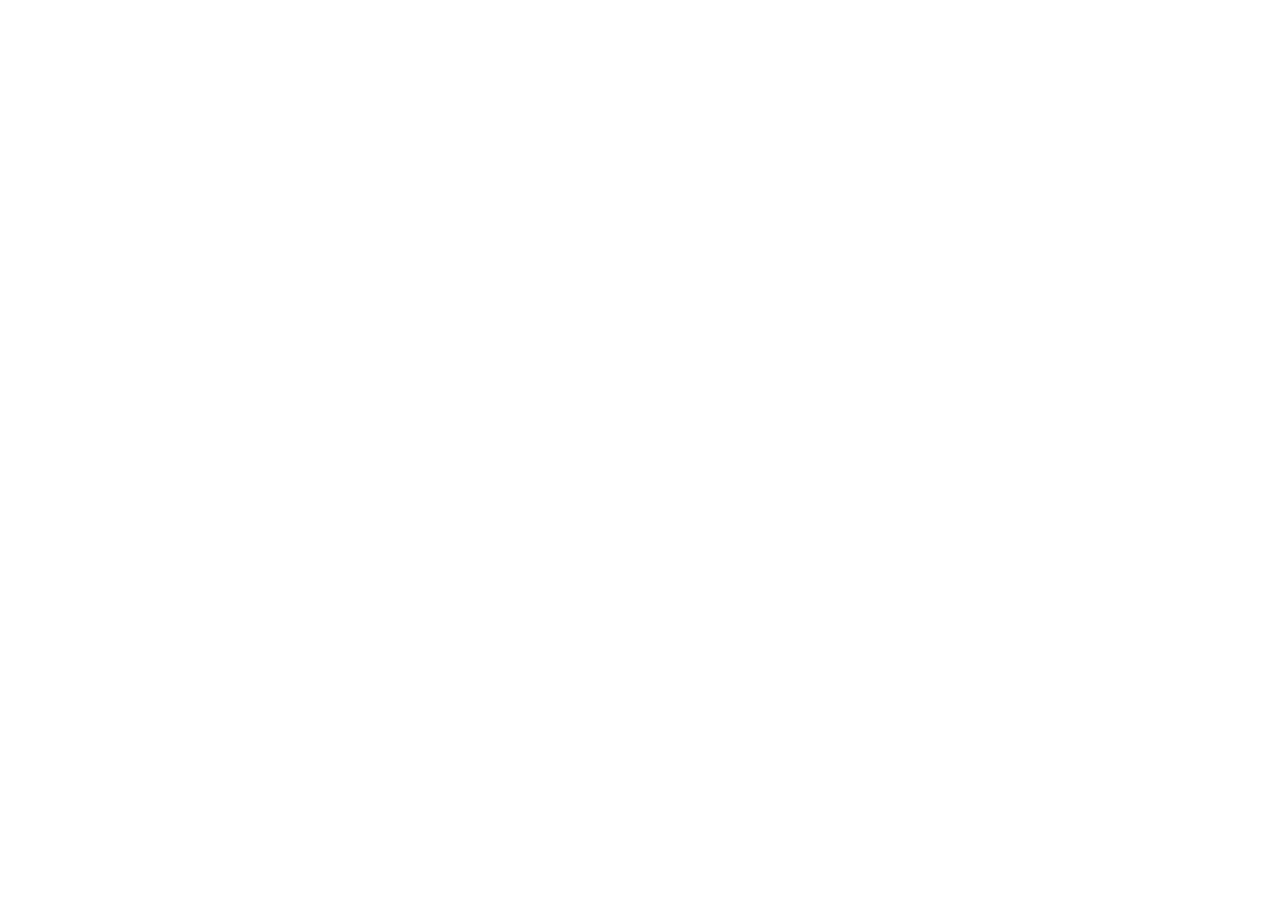
==== index.html @ d11c3e62 "Add files via upload" ====
<!DOCTYPE html>
<html lang="bn">
<head>
<meta charset="UTF-8">
<meta name="viewport" content="width=device-width, initial-scale=1.0">
<title>ViveShop — তোমার প্রয়োজনের সব কিছু, এক জায়গায়</title>
<meta name="description" content="ViveShop — বাংলাদেশের বিশ্বস্ত অনলাইন শপ। ফ্যাশন, ইলেকট্রনিক্স, হোম ও বিউটি প্রোডাক্ট, ক্যাশ অন ডেলিভারি ও বিকাশ/নগদ/রকেট পেমেন্ট সুবিধা সহ।">
<link rel="preconnect" href="https://fonts.googleapis.com">
<link href="https://fonts.googleapis.com/css2?family=Poppins:wght@500;600;700;800&family=Inter:wght@400;500;600;700&family=Hind+Siliguri:wght@400;500;600;700&display=swap" rel="stylesheet">
<link rel="stylesheet" href="css/style.css">
</head>
<body>

<div id="layout-header"></div>

<main id="app"></main>

<div id="layout-footer"></div>

<script src="https://www.gstatic.com/firebasejs/10.12.2/firebase-app-compat.js"></script>
<script src="https://www.gstatic.com/firebasejs/10.12.2/firebase-auth-compat.js"></script>
<script src="https://www.gstatic.com/firebasejs/10.12.2/firebase-firestore-compat.js"></script>

<!-- ভিত্তি: config, ডেটা, শেয়ার্ড রেন্ডারার -->
<script src="js/firebase-config.js"></script>
<script src="js/products-data.js"></script>
<script src="js/render.js"></script>
<script src="js/cart.js"></script>
<script src="js/auth.js"></script>
<script src="js/layout.js"></script>

<!-- প্রতিটি "পেজ" এখন শুধু একটি JS ভিউ মডিউল -->
<script src="js/views/home.js"></script>
<script src="js/views/shop.js"></script>
<script src="js/views/product.js"></script>
<script src="js/views/login.js"></script>
<script src="js/views/signup.js"></script>
<script src="js/views/forgot-password.js"></script>
<script src="js/views/checkout.js"></script>
<script src="js/views/account.js"></script>

<!-- রাউটার সবশেষে — কারণ এটি উপরের সব ভিউ ও লেআউট ব্যবহার করে -->
<script src="js/router.js"></script>
</body>
</html>
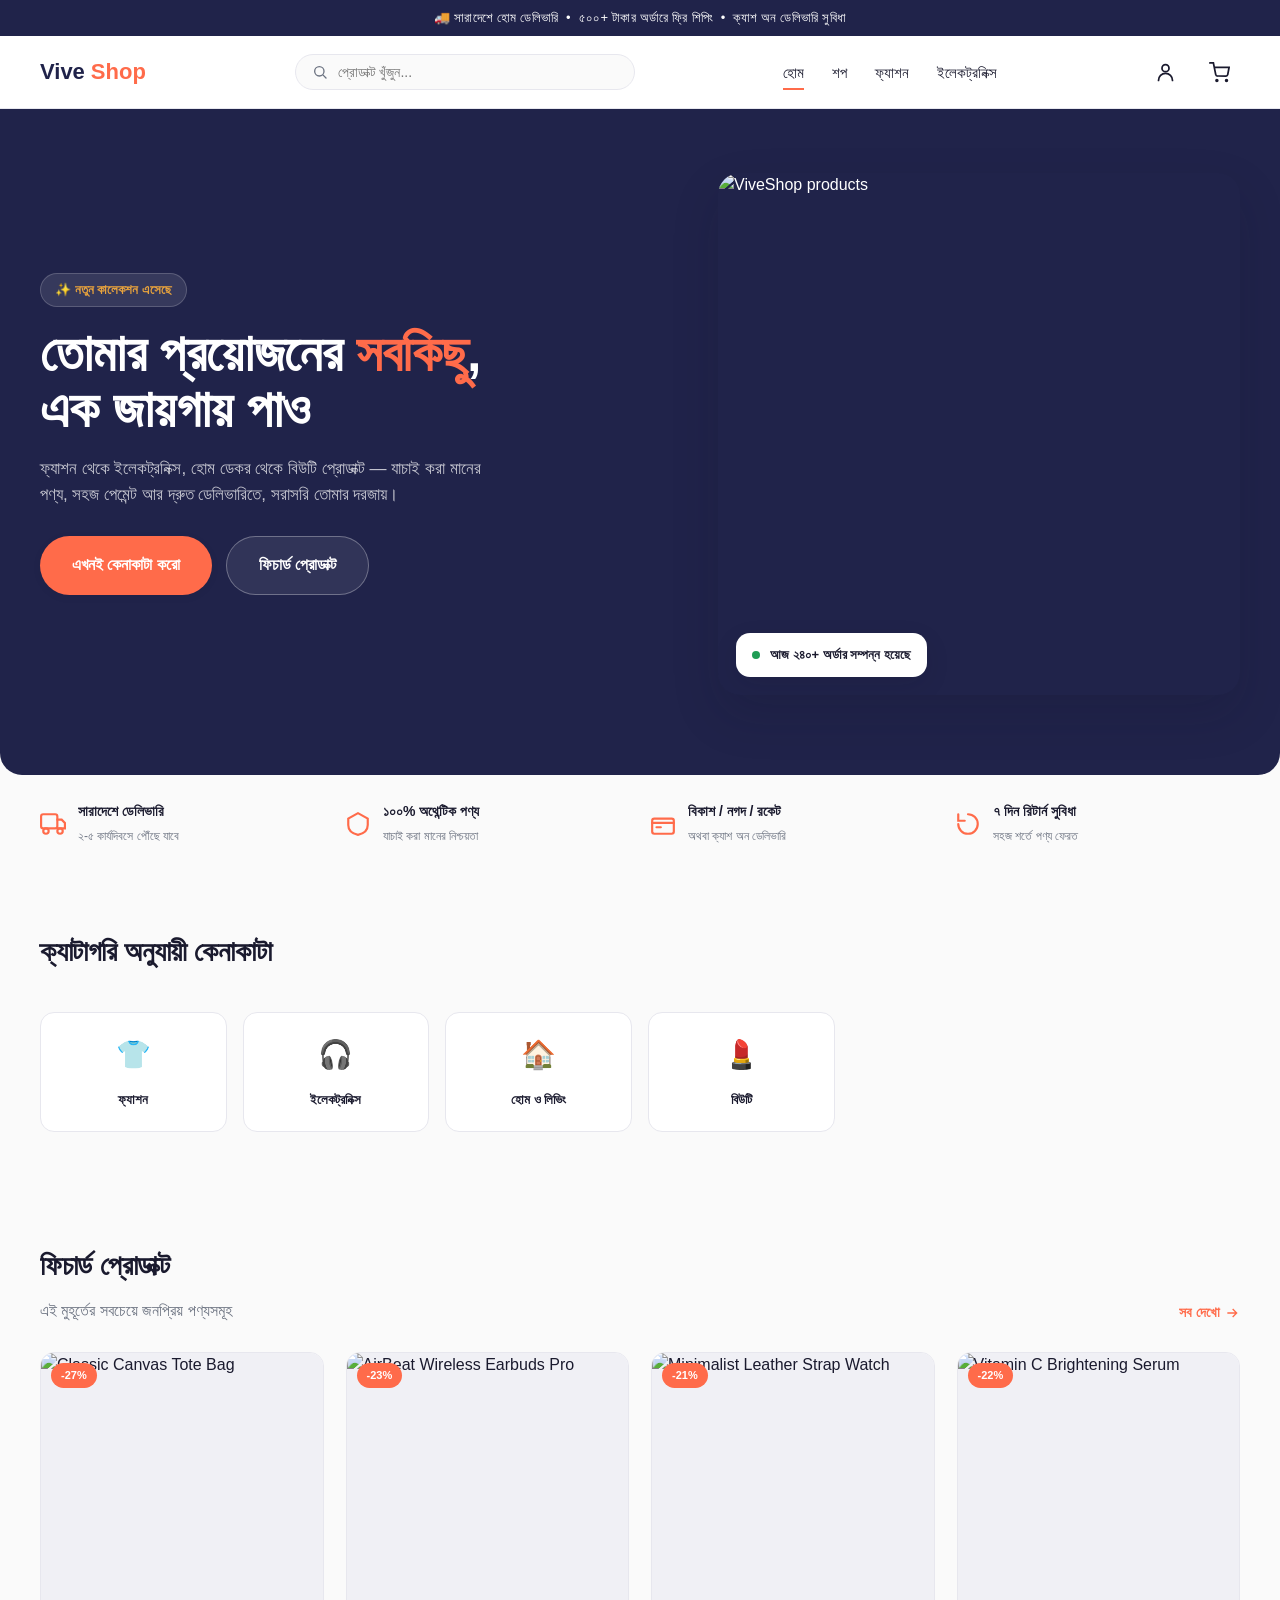
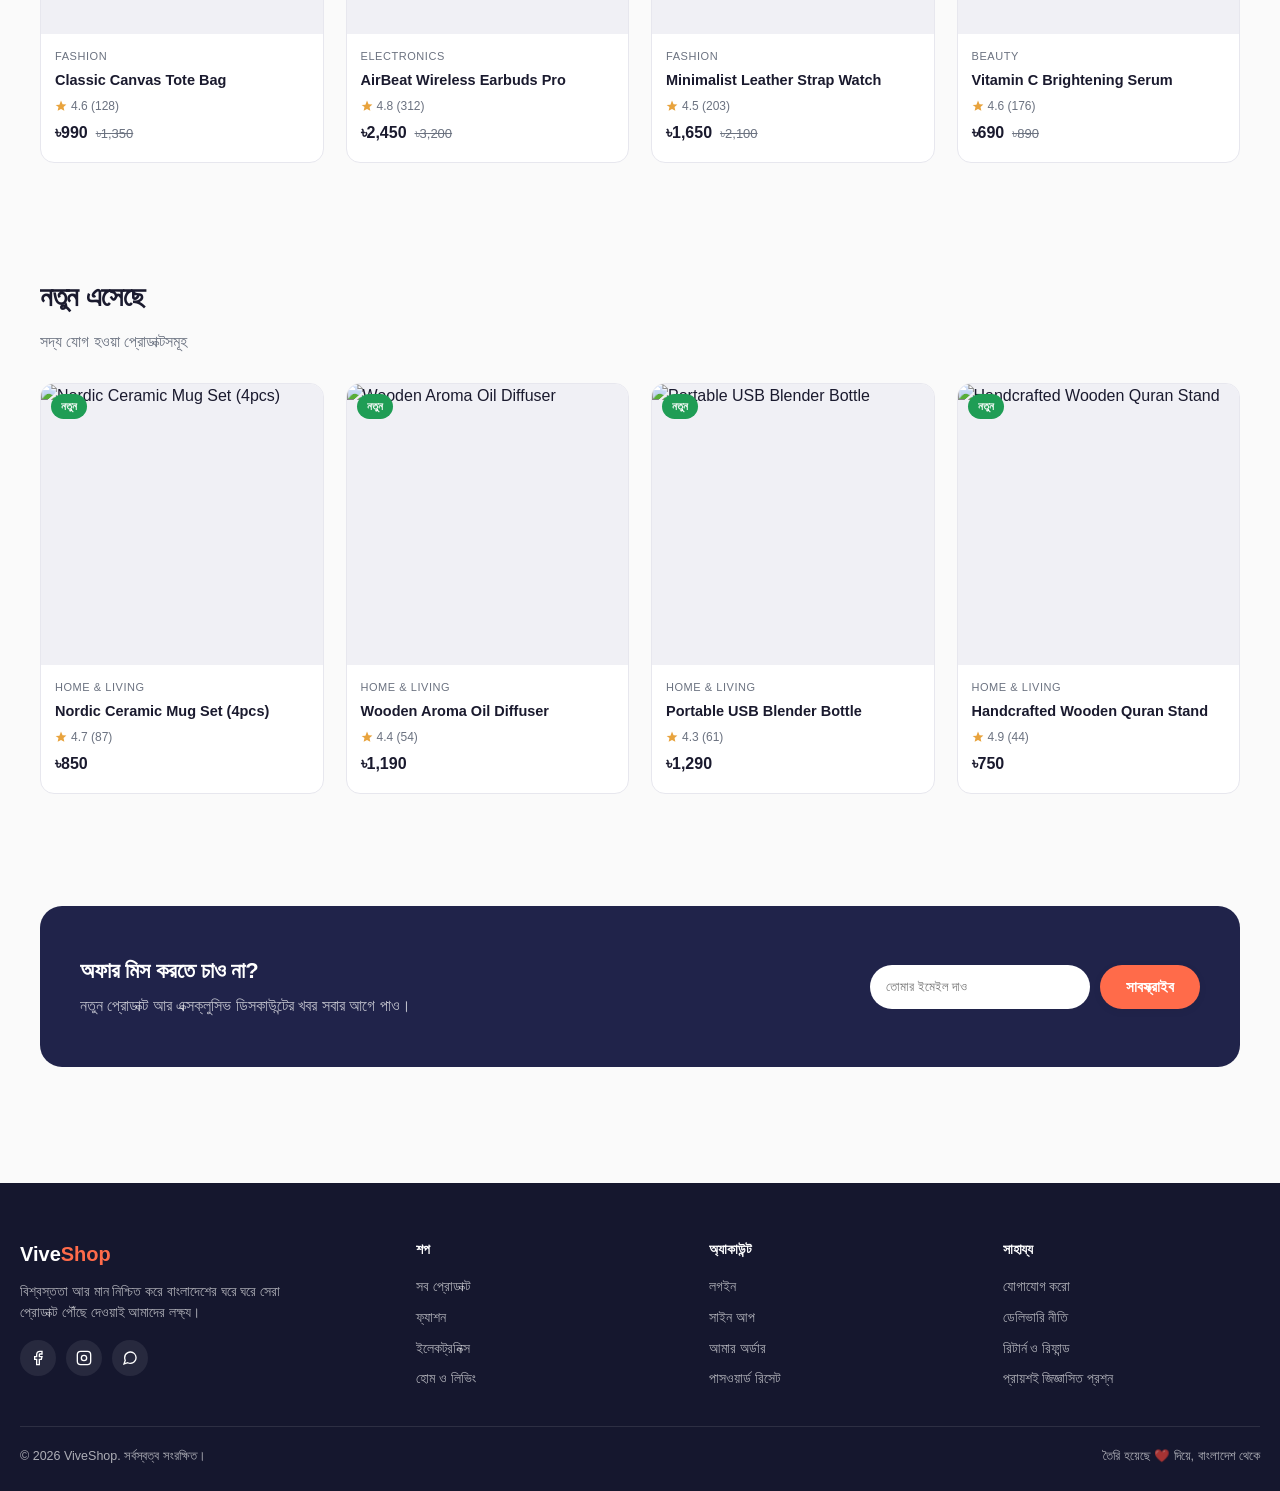
==== commit adc59eba: "Update index.html" ====
--- a/index.html
+++ b/index.html
@@ -7,6 +7,7 @@
 <meta name="description" content="ViveShop — বাংলাদেশের বিশ্বস্ত অনলাইন শপ। ফ্যাশন, ইলেকট্রনিক্স, হোম ও বিউটি প্রোডাক্ট, ক্যাশ অন ডেলিভারি ও বিকাশ/নগদ/রকেট পেমেন্ট সুবিধা সহ।">
 <link rel="preconnect" href="https://fonts.googleapis.com">
 <link href="https://fonts.googleapis.com/css2?family=Poppins:wght@500;600;700;800&family=Inter:wght@400;500;600;700&family=Hind+Siliguri:wght@400;500;600;700&display=swap" rel="stylesheet">
+<link rel="stylesheet" href="https://cdnjs.cloudflare.com/ajax/libs/font-awesome/6.5.2/css/all.min.css">
 <link rel="stylesheet" href="css/style.css">
 </head>
 <body>
--- a/css/style.css
+++ b/css/style.css
@@ -0,0 +1,374 @@
+/* =========================================================
+   ViveShop — Design System
+   Palette: deep indigo (trust) + coral (energy/CTA)
+   Type: Poppins (display) / Inter (UI) / Hind Siliguri (বাংলা)
+   ========================================================= */
+
+:root{
+  --color-bg:#FAFAFA;
+  --color-surface:#FFFFFF;
+  --color-primary:#20234A;
+  --color-primary-light:#383C7D;
+  --color-accent:#FF6B4A;
+  --color-accent-dark:#E5502F;
+  --color-success:#1F9D55;
+  --color-warning:#E8A33D;
+  --color-text:#1A1A2E;
+  --color-muted:#6B7280;
+  --color-border:#E7E7EE;
+  --radius-sm:8px;
+  --radius-md:14px;
+  --radius-lg:22px;
+  --shadow-sm:0 2px 8px rgba(20,20,40,.06);
+  --shadow-md:0 8px 24px rgba(20,20,40,.10);
+  --shadow-lg:0 20px 48px rgba(20,20,40,.16);
+  --font-display:'Poppins',sans-serif;
+  --font-body:'Inter',sans-serif;
+  --font-bn:'Hind Siliguri',sans-serif;
+  --container:1240px;
+}
+
+*,*::before,*::after{box-sizing:border-box}
+html{scroll-behavior:smooth}
+body{
+  margin:0;
+  background:var(--color-bg);
+  color:var(--color-text);
+  font-family:var(--font-body),var(--font-bn),sans-serif;
+  line-height:1.55;
+  -webkit-font-smoothing:antialiased;
+}
+h1,h2,h3,h4{font-family:var(--font-display),var(--font-bn),sans-serif;margin:0 0 .4em;font-weight:600;letter-spacing:-.01em}
+p{margin:0 0 1em}
+a{color:inherit;text-decoration:none}
+img{max-width:100%;display:block}
+button{font-family:inherit;cursor:pointer;border:none;background:none}
+ul{list-style:none;margin:0;padding:0}
+:focus-visible{outline:3px solid var(--color-accent);outline-offset:2px}
+@media (prefers-reduced-motion:reduce){*{animation-duration:.001ms !important;transition-duration:.001ms !important}}
+
+.container{max-width:var(--container);margin:0 auto;padding:0 20px}
+.bn{font-family:var(--font-bn),sans-serif}
+
+/* ---------- Buttons ---------- */
+.btn{
+  display:inline-flex;align-items:center;justify-content:center;gap:8px;
+  padding:13px 26px;border-radius:999px;font-weight:600;font-size:15px;
+  transition:transform .15s ease, box-shadow .15s ease, background .15s ease;
+  white-space:nowrap;
+}
+.btn:active{transform:scale(.97)}
+.btn-primary{background:var(--color-accent);color:#fff;box-shadow:var(--shadow-sm)}
+.btn-primary:hover{background:var(--color-accent-dark);box-shadow:var(--shadow-md)}
+.btn-dark{background:var(--color-primary);color:#fff}
+.btn-dark:hover{background:var(--color-primary-light)}
+.btn-outline{background:transparent;border:1.5px solid var(--color-border);color:var(--color-text)}
+.btn-outline:hover{border-color:var(--color-primary)}
+.btn-block{width:100%}
+.btn-lg{padding:16px 32px;font-size:16px}
+.btn:disabled{opacity:.5;cursor:not-allowed}
+
+/* ---------- Top announcement bar ---------- */
+.announce{
+  background:var(--color-primary);color:#fff;text-align:center;
+  font-size:13px;padding:8px 16px;font-weight:500;letter-spacing:.02em;
+}
+
+/* ---------- Header / Nav ---------- */
+.site-header{
+  position:sticky;top:0;z-index:60;background:rgba(255,255,255,.9);
+  backdrop-filter:blur(10px);border-bottom:1px solid var(--color-border);
+}
+.nav{display:flex;align-items:center;justify-content:space-between;padding:16px 20px;gap:20px}
+.logo{font-family:var(--font-display);font-weight:700;font-size:22px;color:var(--color-primary);display:flex;align-items:center;gap:6px}
+.logo span{color:var(--color-accent)}
+.nav-links{display:flex;gap:28px;font-weight:500;font-size:15px}
+.nav-links a{position:relative;padding:4px 0;color:var(--color-text)}
+.nav-links a::after{content:'';position:absolute;left:0;bottom:-2px;width:0;height:2px;background:var(--color-accent);transition:width .2s}
+.nav-links a:hover::after,.nav-links a.active::after{width:100%}
+.nav-actions{display:flex;align-items:center;gap:14px}
+.icon-btn{position:relative;width:40px;height:40px;display:flex;align-items:center;justify-content:center;border-radius:50%;transition:background .15s}
+.icon-btn:hover{background:var(--color-bg)}
+.icon-btn svg{width:21px;height:21px;stroke:var(--color-text)}
+.badge{
+  position:absolute;top:-2px;right:-2px;background:var(--color-accent);color:#fff;
+  font-size:10px;font-weight:700;min-width:17px;height:17px;border-radius:50%;
+  display:flex;align-items:center;justify-content:center;padding:0 3px;
+}
+.search-box{display:flex;align-items:center;gap:8px;background:var(--color-bg);border-radius:999px;padding:8px 16px;flex:1;max-width:340px;border:1px solid var(--color-border)}
+.search-box input{border:none;background:none;outline:none;width:100%;font-size:14px;font-family:inherit}
+.search-box svg{width:16px;height:16px;stroke:var(--color-muted);flex-shrink:0}
+.mobile-toggle{display:none;width:40px;height:40px;align-items:center;justify-content:center}
+.mobile-toggle svg{width:24px;height:24px}
+
+@media(max-width:900px){
+  .nav-links{display:none}
+  .search-box{display:none}
+  .mobile-toggle{display:flex}
+}
+
+/* ---------- Mobile drawer nav ---------- */
+.mobile-nav{position:fixed;inset:0;background:rgba(20,20,40,.5);z-index:90;opacity:0;pointer-events:none;transition:opacity .25s}
+.mobile-nav.open{opacity:1;pointer-events:auto}
+.mobile-nav-panel{position:absolute;top:0;right:0;width:78%;max-width:320px;height:100%;background:#fff;padding:24px;transform:translateX(100%);transition:transform .3s ease;display:flex;flex-direction:column;gap:22px}
+.mobile-nav.open .mobile-nav-panel{transform:translateX(0)}
+.mobile-nav-panel a{font-size:17px;font-weight:600}
+.mobile-nav-close{align-self:flex-end}
+
+/* ---------- Hero ---------- */
+.hero{
+  position:relative;overflow:hidden;background:var(--color-primary);color:#fff;
+  border-radius:0 0 var(--radius-lg) var(--radius-lg);
+}
+.hero-inner{display:grid;grid-template-columns:1.1fr .9fr;gap:40px;align-items:center;padding:64px 20px 80px;max-width:var(--container);margin:0 auto}
+.hero-eyebrow{display:inline-flex;align-items:center;gap:8px;background:rgba(255,255,255,.1);border:1px solid rgba(255,255,255,.18);padding:6px 14px;border-radius:999px;font-size:13px;font-weight:600;color:var(--color-warning);margin-bottom:18px}
+.hero h1{font-size:clamp(32px,5vw,52px);line-height:1.08;margin-bottom:18px}
+.hero h1 em{font-style:normal;color:var(--color-accent)}
+.hero p{color:rgba(255,255,255,.75);font-size:17px;max-width:460px;margin-bottom:28px}
+.hero-actions{display:flex;gap:14px;flex-wrap:wrap}
+.hero-visual{position:relative;aspect-ratio:1/1;border-radius:var(--radius-lg);overflow:hidden;box-shadow:var(--shadow-lg)}
+.hero-visual img{width:100%;height:100%;object-fit:cover}
+.hero-badge-float{
+  position:absolute;bottom:18px;left:18px;background:#fff;color:var(--color-text);
+  padding:12px 16px;border-radius:var(--radius-md);box-shadow:var(--shadow-md);
+  display:flex;align-items:center;gap:10px;font-size:13px;font-weight:600;
+}
+.hero-badge-float .dot{width:8px;height:8px;border-radius:50%;background:var(--color-success);flex-shrink:0}
+@media(max-width:820px){.hero-inner{grid-template-columns:1fr}.hero-visual{order:-1;max-width:340px;margin:0 auto}}
+
+/* ---------- Trust strip ---------- */
+.trust-strip{display:flex;justify-content:space-between;gap:20px;padding:26px 20px;max-width:var(--container);margin:0 auto;flex-wrap:wrap}
+.trust-item{display:flex;align-items:center;gap:12px;flex:1;min-width:200px}
+.trust-item svg{width:26px;height:26px;stroke:var(--color-accent);flex-shrink:0}
+.trust-item strong{display:block;font-size:14px}
+.trust-item span{font-size:12px;color:var(--color-muted)}
+
+/* ---------- Section ---------- */
+.section{padding:56px 20px;max-width:var(--container);margin:0 auto}
+.section-head{display:flex;align-items:flex-end;justify-content:space-between;margin-bottom:28px;gap:20px;flex-wrap:wrap}
+.section-head h2{font-size:28px}
+.section-head p{color:var(--color-muted);margin:0}
+.section-link{font-weight:600;font-size:14px;color:var(--color-accent);display:flex;align-items:center;gap:4px}
+
+/* ---------- Category strip ---------- */
+.cat-grid{display:grid;grid-template-columns:repeat(6,1fr);gap:16px}
+.cat-card{
+  background:var(--color-surface);border:1px solid var(--color-border);border-radius:var(--radius-md);
+  padding:20px 12px;text-align:center;transition:transform .2s,box-shadow .2s,border-color .2s;
+}
+.cat-card:hover{transform:translateY(-4px);box-shadow:var(--shadow-md);border-color:transparent}
+.cat-card .emoji{font-size:28px;display:block;margin-bottom:10px}
+.cat-card span{font-size:13px;font-weight:600}
+@media(max-width:900px){.cat-grid{grid-template-columns:repeat(3,1fr)}}
+
+/* ---------- Product grid & card ---------- */
+.product-grid{display:grid;grid-template-columns:repeat(4,1fr);gap:22px}
+@media(max-width:1000px){.product-grid{grid-template-columns:repeat(3,1fr)}}
+@media(max-width:720px){.product-grid{grid-template-columns:repeat(2,1fr)}}
+@media(max-width:460px){.product-grid{gap:14px}}
+
+.product-card{
+  background:var(--color-surface);border-radius:var(--radius-md);overflow:hidden;
+  border:1px solid var(--color-border);transition:box-shadow .25s,transform .25s;
+  display:flex;flex-direction:column;position:relative;
+}
+.product-card:hover{box-shadow:var(--shadow-md);transform:translateY(-4px)}
+.product-thumb{position:relative;aspect-ratio:1/1;overflow:hidden;background:#F0F0F5}
+.product-thumb img{width:100%;height:100%;object-fit:cover;transition:transform .5s ease}
+.product-card:hover .product-thumb img{transform:scale(1.08)}
+.product-tag{position:absolute;top:10px;left:10px;background:var(--color-accent);color:#fff;font-size:11px;font-weight:700;padding:4px 10px;border-radius:999px;z-index:2}
+.product-tag.new{background:var(--color-success)}
+.wishlist-btn{position:absolute;top:10px;right:10px;width:32px;height:32px;border-radius:50%;background:#fff;display:flex;align-items:center;justify-content:center;box-shadow:var(--shadow-sm);z-index:2;opacity:0;transform:translateY(-6px);transition:opacity .2s,transform .2s}
+.product-card:hover .wishlist-btn{opacity:1;transform:translateY(0)}
+.wishlist-btn svg{width:16px;height:16px;stroke:var(--color-text)}
+.quick-add{
+  position:absolute;left:10px;right:10px;bottom:10px;background:var(--color-primary);color:#fff;
+  border-radius:999px;padding:10px;font-size:13px;font-weight:600;text-align:center;
+  opacity:0;transform:translateY(10px);transition:opacity .2s,transform .2s;z-index:2;
+}
+.product-card:hover .quick-add{opacity:1;transform:translateY(0)}
+.product-info{padding:14px 14px 16px;display:flex;flex-direction:column;gap:6px;flex:1}
+.product-cat{font-size:11px;color:var(--color-muted);text-transform:uppercase;letter-spacing:.05em}
+.product-name{font-size:14.5px;font-weight:600;line-height:1.35}
+.product-price-row{display:flex;align-items:center;gap:8px;margin-top:auto}
+.price{font-weight:700;font-size:16px}
+.price-old{font-size:13px;color:var(--color-muted);text-decoration:line-through}
+.rating{display:flex;align-items:center;gap:4px;font-size:12px;color:var(--color-muted)}
+.rating svg{width:12px;height:12px;fill:var(--color-warning);stroke:none}
+
+/* ---------- Filters (Shop page) ---------- */
+.shop-layout{display:grid;grid-template-columns:240px 1fr;gap:32px}
+@media(max-width:860px){.shop-layout{grid-template-columns:1fr}}
+.filters{background:var(--color-surface);border:1px solid var(--color-border);border-radius:var(--radius-md);padding:22px;height:fit-content;position:sticky;top:90px}
+.filters h3{font-size:14px;margin-bottom:14px}
+.filter-group{margin-bottom:22px}
+.filter-group label{display:flex;align-items:center;gap:9px;font-size:14px;margin-bottom:10px;cursor:pointer;color:var(--color-text)}
+.filter-group input[type=checkbox],.filter-group input[type=radio]{accent-color:var(--color-accent);width:16px;height:16px}
+.price-range{display:flex;align-items:center;gap:8px;font-size:13px;color:var(--color-muted)}
+.price-range input[type=range]{width:100%;accent-color:var(--color-accent)}
+.shop-toolbar{display:flex;justify-content:space-between;align-items:center;margin-bottom:20px;gap:12px;flex-wrap:wrap}
+.shop-toolbar select{border:1px solid var(--color-border);border-radius:999px;padding:8px 14px;font-size:13px;font-family:inherit}
+.results-count{font-size:13px;color:var(--color-muted)}
+
+/* ---------- Product detail page ---------- */
+.breadcrumb{font-size:13px;color:var(--color-muted);margin-bottom:22px;display:flex;gap:6px;flex-wrap:wrap}
+.breadcrumb a:hover{color:var(--color-accent)}
+.pd-layout{display:grid;grid-template-columns:1fr 1fr;gap:48px}
+@media(max-width:860px){.pd-layout{grid-template-columns:1fr;gap:28px}}
+
+.pd-gallery{display:flex;flex-direction:column;gap:14px}
+.pd-zoom-wrap{
+  position:relative;border-radius:var(--radius-lg);overflow:hidden;background:#F0F0F5;
+  aspect-ratio:1/1;cursor:zoom-in;border:1px solid var(--color-border);
+}
+.pd-zoom-wrap img{width:100%;height:100%;object-fit:cover;pointer-events:none}
+.pd-lens{
+  position:absolute;border:2px solid #fff;box-shadow:0 0 0 1px rgba(0,0,0,.15),var(--shadow-md);
+  background-repeat:no-repeat;pointer-events:none;display:none;border-radius:8px;
+}
+.pd-zoom-hint{position:absolute;bottom:12px;right:12px;background:rgba(20,20,40,.65);color:#fff;font-size:11px;padding:5px 10px;border-radius:999px;display:flex;align-items:center;gap:5px;pointer-events:none}
+.pd-thumbs{display:flex;gap:10px}
+.pd-thumb{width:70px;height:70px;border-radius:10px;overflow:hidden;border:2px solid transparent;cursor:pointer;flex-shrink:0;opacity:.7;transition:opacity .15s,border-color .15s}
+.pd-thumb.active{border-color:var(--color-accent);opacity:1}
+.pd-thumb:hover{opacity:1}
+
+.pd-info h1{font-size:26px;margin-bottom:8px}
+.pd-meta{display:flex;align-items:center;gap:14px;margin-bottom:16px;font-size:13px;color:var(--color-muted)}
+.pd-price-row{display:flex;align-items:baseline;gap:12px;margin-bottom:18px}
+.pd-price-row .price{font-size:28px}
+.pd-stock{display:inline-flex;align-items:center;gap:6px;font-size:13px;font-weight:600;color:var(--color-success);margin-bottom:20px}
+.pd-stock .dot{width:7px;height:7px;border-radius:50%;background:var(--color-success)}
+.pd-desc{color:var(--color-muted);font-size:14.5px;margin-bottom:22px}
+.pd-options{margin-bottom:22px}
+.pd-options h4{font-size:13px;margin-bottom:10px;font-weight:600}
+.swatch-row{display:flex;gap:10px;flex-wrap:wrap}
+.swatch{padding:9px 18px;border-radius:999px;border:1.5px solid var(--color-border);font-size:13px;font-weight:500;transition:all .15s}
+.swatch.active,.swatch:hover{border-color:var(--color-primary);background:var(--color-primary);color:#fff}
+.qty-row{display:flex;align-items:center;gap:16px;margin-bottom:24px}
+.qty-stepper{display:flex;align-items:center;border:1.5px solid var(--color-border);border-radius:999px;overflow:hidden}
+.qty-stepper button{width:38px;height:38px;font-size:18px;font-weight:600;color:var(--color-text)}
+.qty-stepper button:hover{background:var(--color-bg)}
+.qty-stepper span{width:38px;text-align:center;font-weight:600}
+.pd-actions{display:flex;gap:12px;margin-bottom:26px}
+.pd-actions .btn{flex:1}
+.pd-features{display:flex;flex-direction:column;gap:10px;border-top:1px solid var(--color-border);padding-top:20px}
+.pd-feature{display:flex;align-items:center;gap:10px;font-size:13.5px;color:var(--color-muted)}
+.pd-feature svg{width:18px;height:18px;stroke:var(--color-accent);flex-shrink:0}
+
+.tab-bar{display:flex;gap:28px;border-bottom:1px solid var(--color-border);margin:52px 0 24px}
+.tab-btn{padding:12px 2px;font-weight:600;font-size:14.5px;color:var(--color-muted);border-bottom:2px solid transparent;margin-bottom:-1px}
+.tab-btn.active{color:var(--color-text);border-color:var(--color-accent)}
+.tab-panel{display:none;color:var(--color-muted);font-size:14.5px;line-height:1.8}
+.tab-panel.active{display:block}
+.spec-table{width:100%;border-collapse:collapse}
+.spec-table td{padding:10px 0;border-bottom:1px solid var(--color-border);font-size:14px}
+.spec-table td:first-child{color:var(--color-muted);width:35%}
+
+/* ---------- Cart drawer ---------- */
+.cart-overlay{position:fixed;inset:0;background:rgba(20,20,40,.5);z-index:95;opacity:0;pointer-events:none;transition:opacity .25s}
+.cart-overlay.open{opacity:1;pointer-events:auto}
+.cart-drawer{position:absolute;top:0;right:0;width:100%;max-width:420px;height:100%;background:#fff;transform:translateX(100%);transition:transform .3s ease;display:flex;flex-direction:column}
+.cart-overlay.open .cart-drawer{transform:translateX(0)}
+.cart-head{display:flex;align-items:center;justify-content:space-between;padding:20px;border-bottom:1px solid var(--color-border)}
+.cart-items{flex:1;overflow-y:auto;padding:16px 20px;display:flex;flex-direction:column;gap:16px}
+.cart-item{display:flex;gap:12px}
+.cart-item img{width:70px;height:70px;border-radius:10px;object-fit:cover;background:#F0F0F5}
+.cart-item-info{flex:1;display:flex;flex-direction:column;gap:4px}
+.cart-item-info .name{font-size:13.5px;font-weight:600}
+.cart-item-info .meta{font-size:12px;color:var(--color-muted)}
+.cart-item-row{display:flex;justify-content:space-between;align-items:center;margin-top:4px}
+.cart-item-remove{font-size:12px;color:var(--color-accent);font-weight:600}
+.cart-foot{padding:20px;border-top:1px solid var(--color-border);display:flex;flex-direction:column;gap:14px}
+.cart-subtotal{display:flex;justify-content:space-between;font-weight:700;font-size:16px}
+.cart-empty{text-align:center;color:var(--color-muted);padding:60px 20px;font-size:14px}
+
+/* ---------- Auth pages ---------- */
+.auth-wrap{min-height:calc(100vh - 200px);display:flex;align-items:center;justify-content:center;padding:60px 20px}
+.auth-card{width:100%;max-width:420px;background:var(--color-surface);border:1px solid var(--color-border);border-radius:var(--radius-lg);padding:38px 34px;box-shadow:var(--shadow-sm)}
+.auth-card h1{font-size:24px;margin-bottom:6px}
+.auth-card .sub{color:var(--color-muted);font-size:14px;margin-bottom:26px}
+.field{margin-bottom:18px}
+.field label{display:block;font-size:13px;font-weight:600;margin-bottom:7px}
+.field input{
+  width:100%;padding:12px 14px;border-radius:10px;border:1.5px solid var(--color-border);
+  font-size:14px;font-family:inherit;transition:border-color .15s;background:#FCFCFD;
+}
+.field input:focus{border-color:var(--color-accent);outline:none;background:#fff}
+.field-hint{font-size:12px;color:var(--color-muted);margin-top:6px}
+.field-error{font-size:12px;color:#D93025;margin-top:6px;display:none}
+.auth-alt{text-align:center;margin-top:20px;font-size:13.5px;color:var(--color-muted)}
+.auth-alt a{color:var(--color-accent);font-weight:600}
+.auth-divider{display:flex;align-items:center;gap:12px;margin:22px 0;color:var(--color-muted);font-size:12px}
+.auth-divider::before,.auth-divider::after{content:'';flex:1;height:1px;background:var(--color-border)}
+.form-msg{padding:12px 14px;border-radius:10px;font-size:13.5px;margin-bottom:18px;display:none}
+.form-msg.show{display:block}
+.form-msg.error{background:#FEECEC;color:#C2271F}
+.form-msg.success{background:#E9F8EF;color:#177A3F}
+.pw-strength{height:4px;border-radius:2px;background:var(--color-border);margin-top:8px;overflow:hidden}
+.pw-strength-bar{height:100%;width:0%;background:#D93025;transition:width .2s,background .2s}
+
+/* ---------- Checkout ---------- */
+.checkout-layout{display:grid;grid-template-columns:1.2fr .8fr;gap:40px;align-items:start}
+@media(max-width:900px){.checkout-layout{grid-template-columns:1fr}}
+.checkout-card{background:var(--color-surface);border:1px solid var(--color-border);border-radius:var(--radius-md);padding:26px}
+.checkout-card h2{font-size:17px;margin-bottom:18px;display:flex;align-items:center;gap:10px}
+.step-num{width:26px;height:26px;border-radius:50%;background:var(--color-primary);color:#fff;font-size:13px;display:flex;align-items:center;justify-content:center;flex-shrink:0}
+.field-grid{display:grid;grid-template-columns:1fr 1fr;gap:16px}
+@media(max-width:520px){.field-grid{grid-template-columns:1fr}}
+.pay-options{display:flex;flex-direction:column;gap:12px}
+.pay-option{
+  border:1.5px solid var(--color-border);border-radius:12px;padding:14px 16px;
+  display:flex;align-items:center;gap:12px;cursor:pointer;transition:border-color .15s,background .15s;
+}
+.pay-option.active{border-color:var(--color-accent);background:#FFF6F3}
+.pay-option input{accent-color:var(--color-accent);width:17px;height:17px}
+.pay-option .pay-name{font-weight:600;font-size:14.5px}
+.pay-option .pay-desc{font-size:12px;color:var(--color-muted)}
+.pay-detail{
+  margin-top:10px;padding:14px;border-radius:10px;background:var(--color-bg);font-size:13px;
+  color:var(--color-muted);display:none;line-height:1.7;
+}
+.pay-option.active + .pay-detail,.pay-detail.show{display:block}
+.order-summary-list{display:flex;flex-direction:column;gap:14px;margin-bottom:18px;max-height:260px;overflow-y:auto}
+.order-summary-row{display:flex;justify-content:space-between;font-size:14px;padding-top:12px;border-top:1px solid var(--color-border)}
+.order-summary-row.total{font-weight:700;font-size:16px}
+
+/* ---------- Newsletter / Footer ---------- */
+.newsletter{background:var(--color-primary);color:#fff;border-radius:var(--radius-lg);padding:48px 40px;display:flex;justify-content:space-between;align-items:center;gap:24px;flex-wrap:wrap;margin:0 auto;max-width:var(--container)}
+.newsletter h3{font-size:22px;margin-bottom:6px}
+.newsletter p{color:rgba(255,255,255,.7);margin:0}
+.newsletter-form{display:flex;gap:10px}
+.newsletter-form input{padding:12px 16px;border-radius:999px;border:none;min-width:220px;font-family:inherit}
+@media(max-width:700px){.newsletter{flex-direction:column;text-align:center}.newsletter-form{width:100%}.newsletter-form input{flex:1}}
+
+.site-footer{background:#15172E;color:rgba(255,255,255,.65);margin-top:60px;padding:56px 20px 24px}
+.footer-grid{max-width:var(--container);margin:0 auto;display:grid;grid-template-columns:1.4fr 1fr 1fr 1fr;gap:36px}
+@media(max-width:760px){.footer-grid{grid-template-columns:1fr 1fr}}
+.footer-grid h4{color:#fff;font-size:14px;margin-bottom:16px}
+.footer-grid ul{display:flex;flex-direction:column;gap:10px;font-size:13.5px}
+.footer-grid ul a:hover{color:#fff}
+.footer-logo{font-family:var(--font-display);font-weight:700;font-size:20px;color:#fff;margin-bottom:12px}
+.footer-logo span{color:var(--color-accent)}
+.social-row{display:flex;gap:10px;margin-top:16px}
+.social-row a{width:36px;height:36px;border-radius:50%;background:rgba(255,255,255,.08);display:flex;align-items:center;justify-content:center}
+.social-row svg{width:16px;height:16px;stroke:#fff}
+.footer-bottom{max-width:var(--container);margin:36px auto 0;padding-top:20px;border-top:1px solid rgba(255,255,255,.1);display:flex;justify-content:space-between;font-size:12.5px;flex-wrap:wrap;gap:10px}
+
+/* ---------- Toast ---------- */
+.toast{
+  position:fixed;bottom:24px;left:50%;transform:translateX(-50%) translateY(20px);
+  background:var(--color-primary);color:#fff;padding:14px 24px;border-radius:999px;
+  font-size:13.5px;font-weight:500;box-shadow:var(--shadow-lg);z-index:200;
+  opacity:0;pointer-events:none;transition:opacity .25s,transform .25s;
+  display:flex;align-items:center;gap:10px;
+}
+.toast.show{opacity:1;transform:translateX(-50%) translateY(0)}
+.toast svg{width:16px;height:16px;stroke:var(--color-success)}
+
+/* ---------- Misc ---------- */
+.skeleton{background:linear-gradient(90deg,#eee 25%,#f5f5f5 50%,#eee 75%);background-size:200% 100%;animation:shimmer 1.4s infinite}
+@keyframes shimmer{0%{background-position:200% 0}100%{background-position:-200% 0}}
+.empty-state{text-align:center;padding:80px 20px;color:var(--color-muted)}
+.empty-state svg{width:56px;height:56px;stroke:var(--color-border);margin-bottom:16px}
+.loader-spin{width:20px;height:20px;border:2.5px solid rgba(255,255,255,.4);border-top-color:#fff;border-radius:50%;animation:spin .7s linear infinite;display:inline-block}
+@keyframes spin{to{transform:rotate(360deg)}}
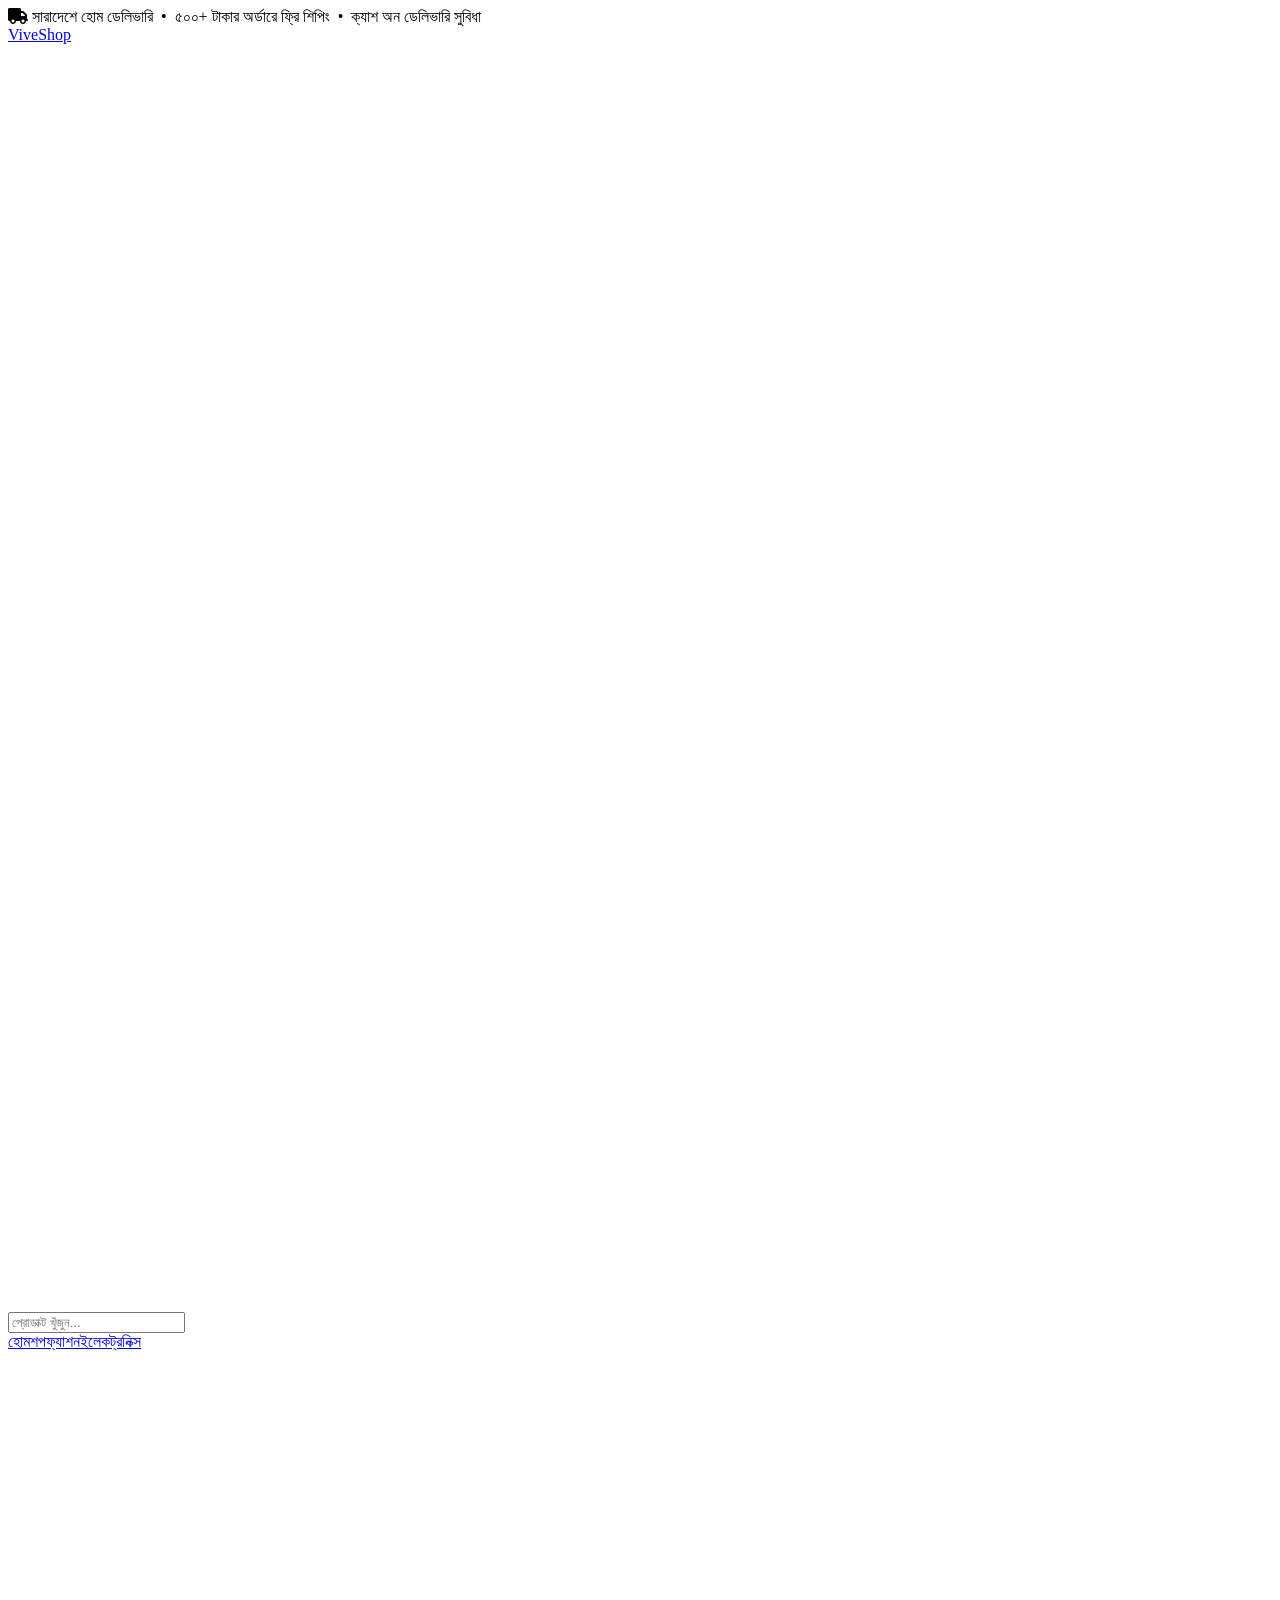
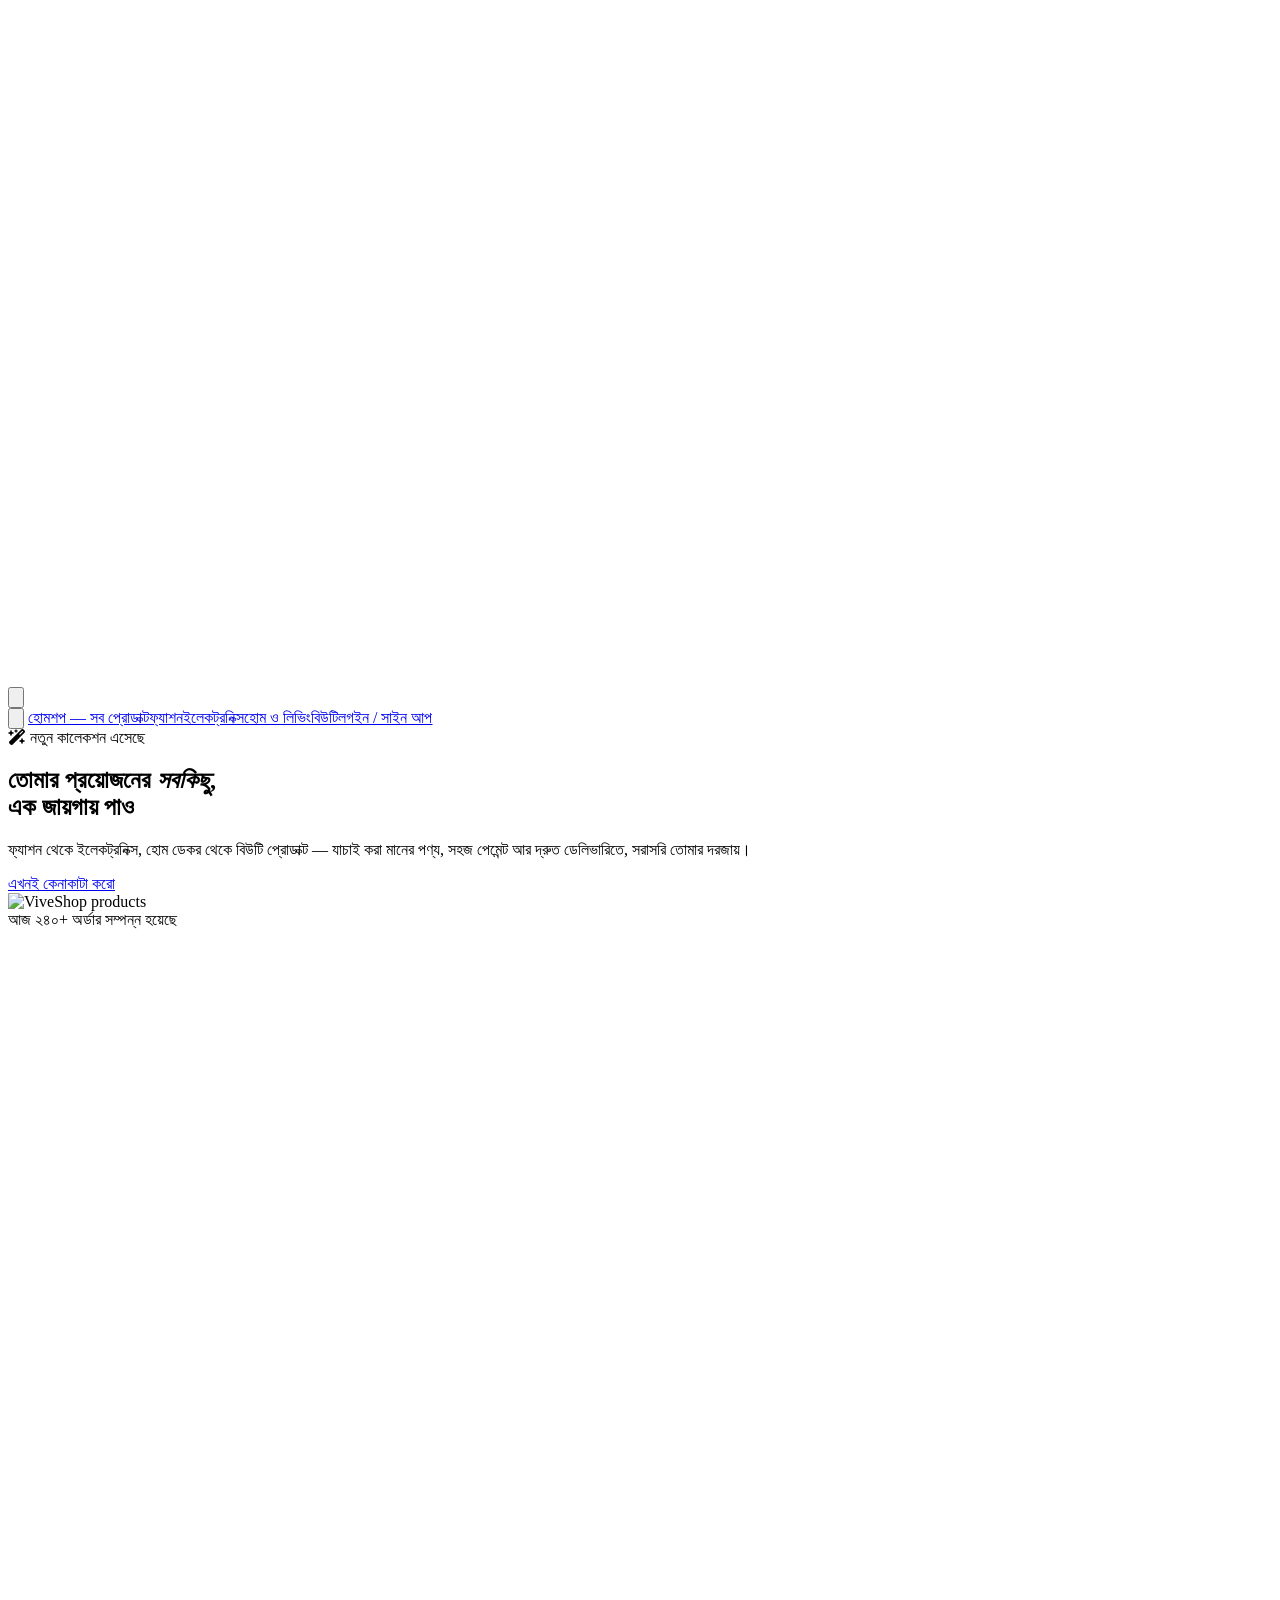
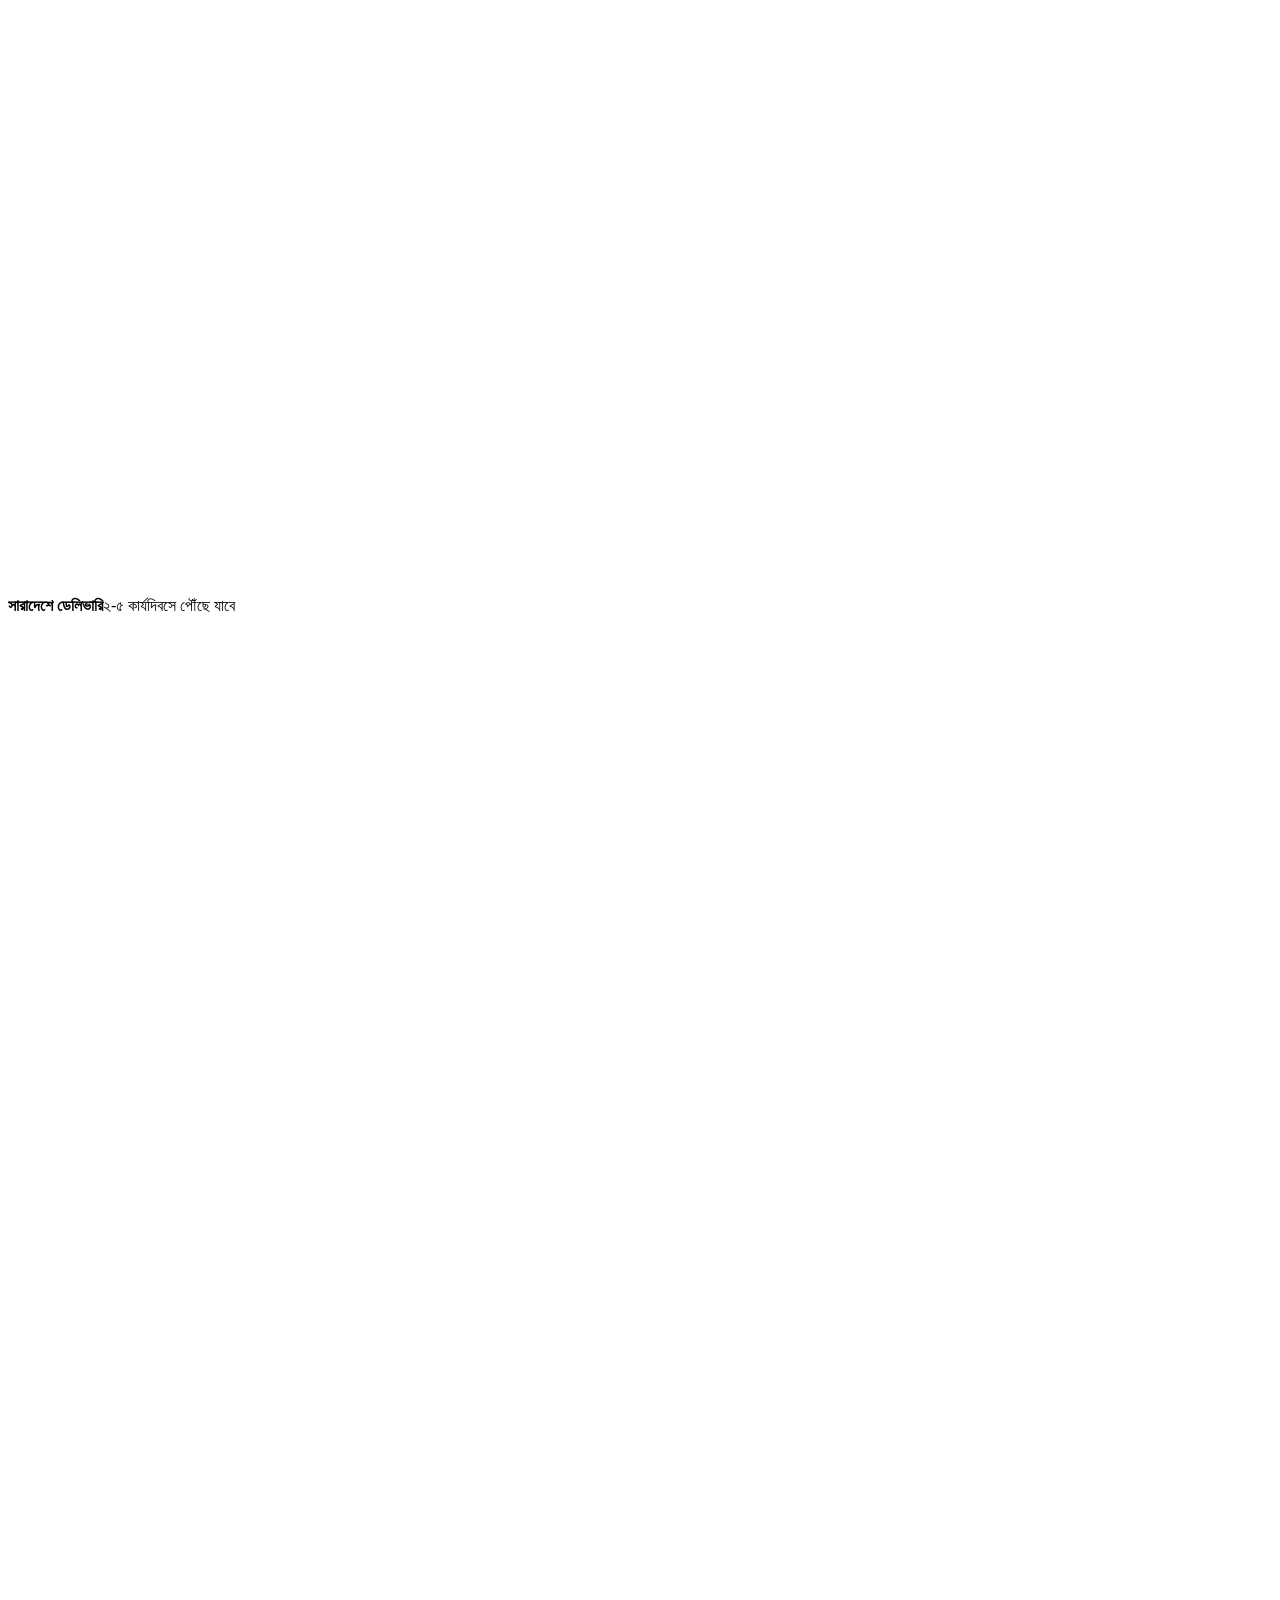
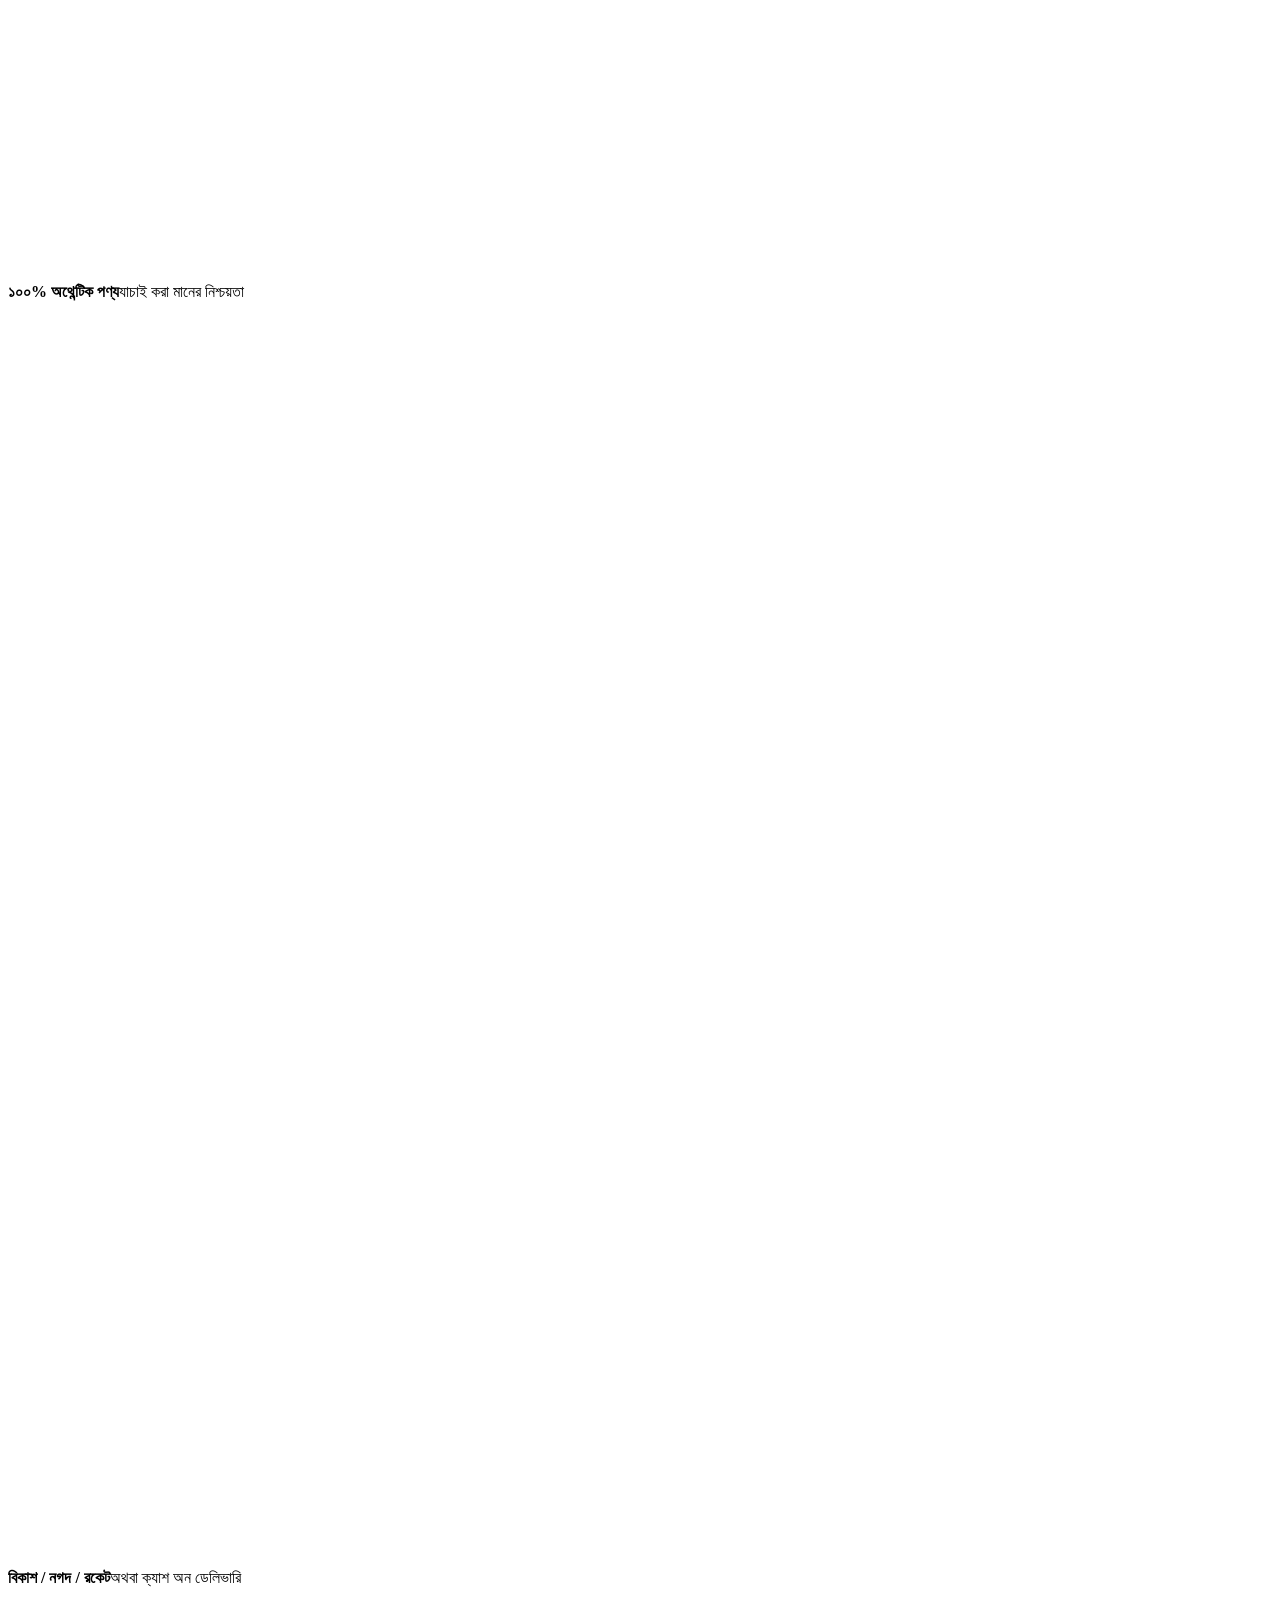
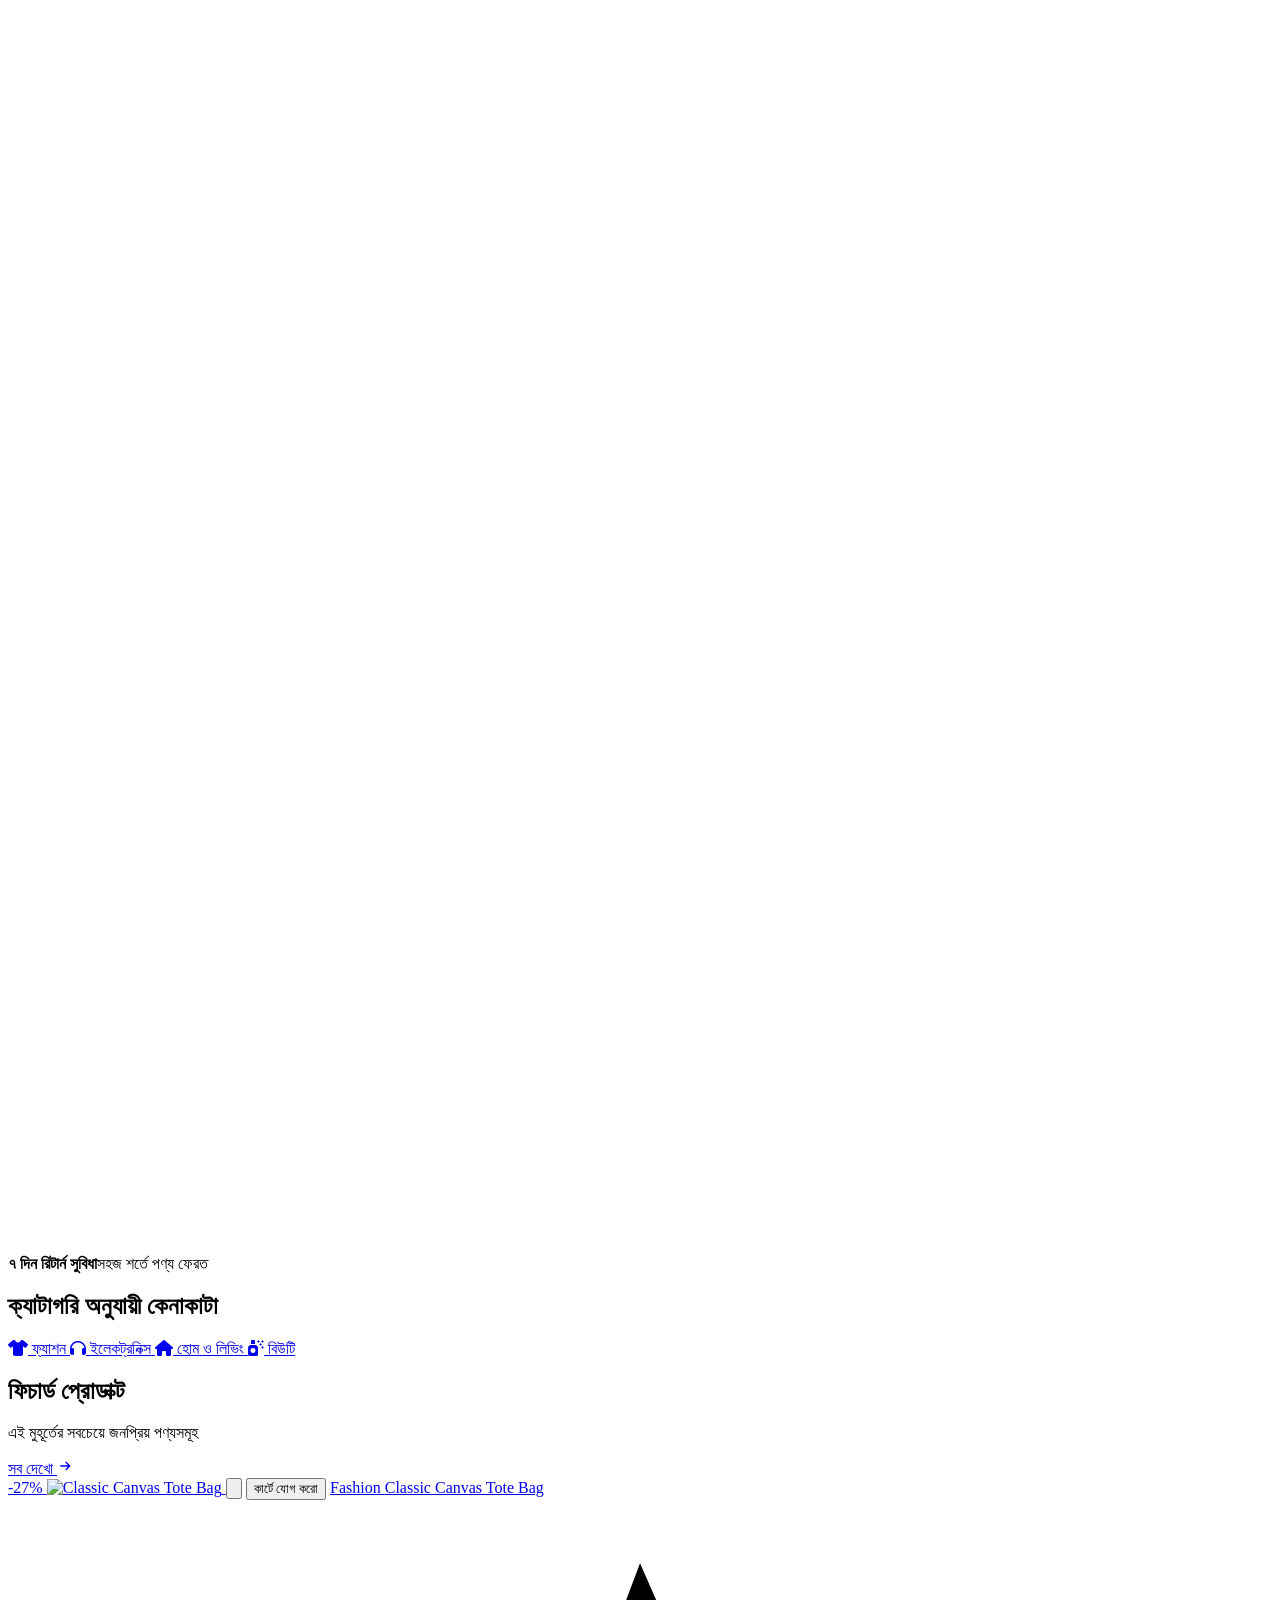
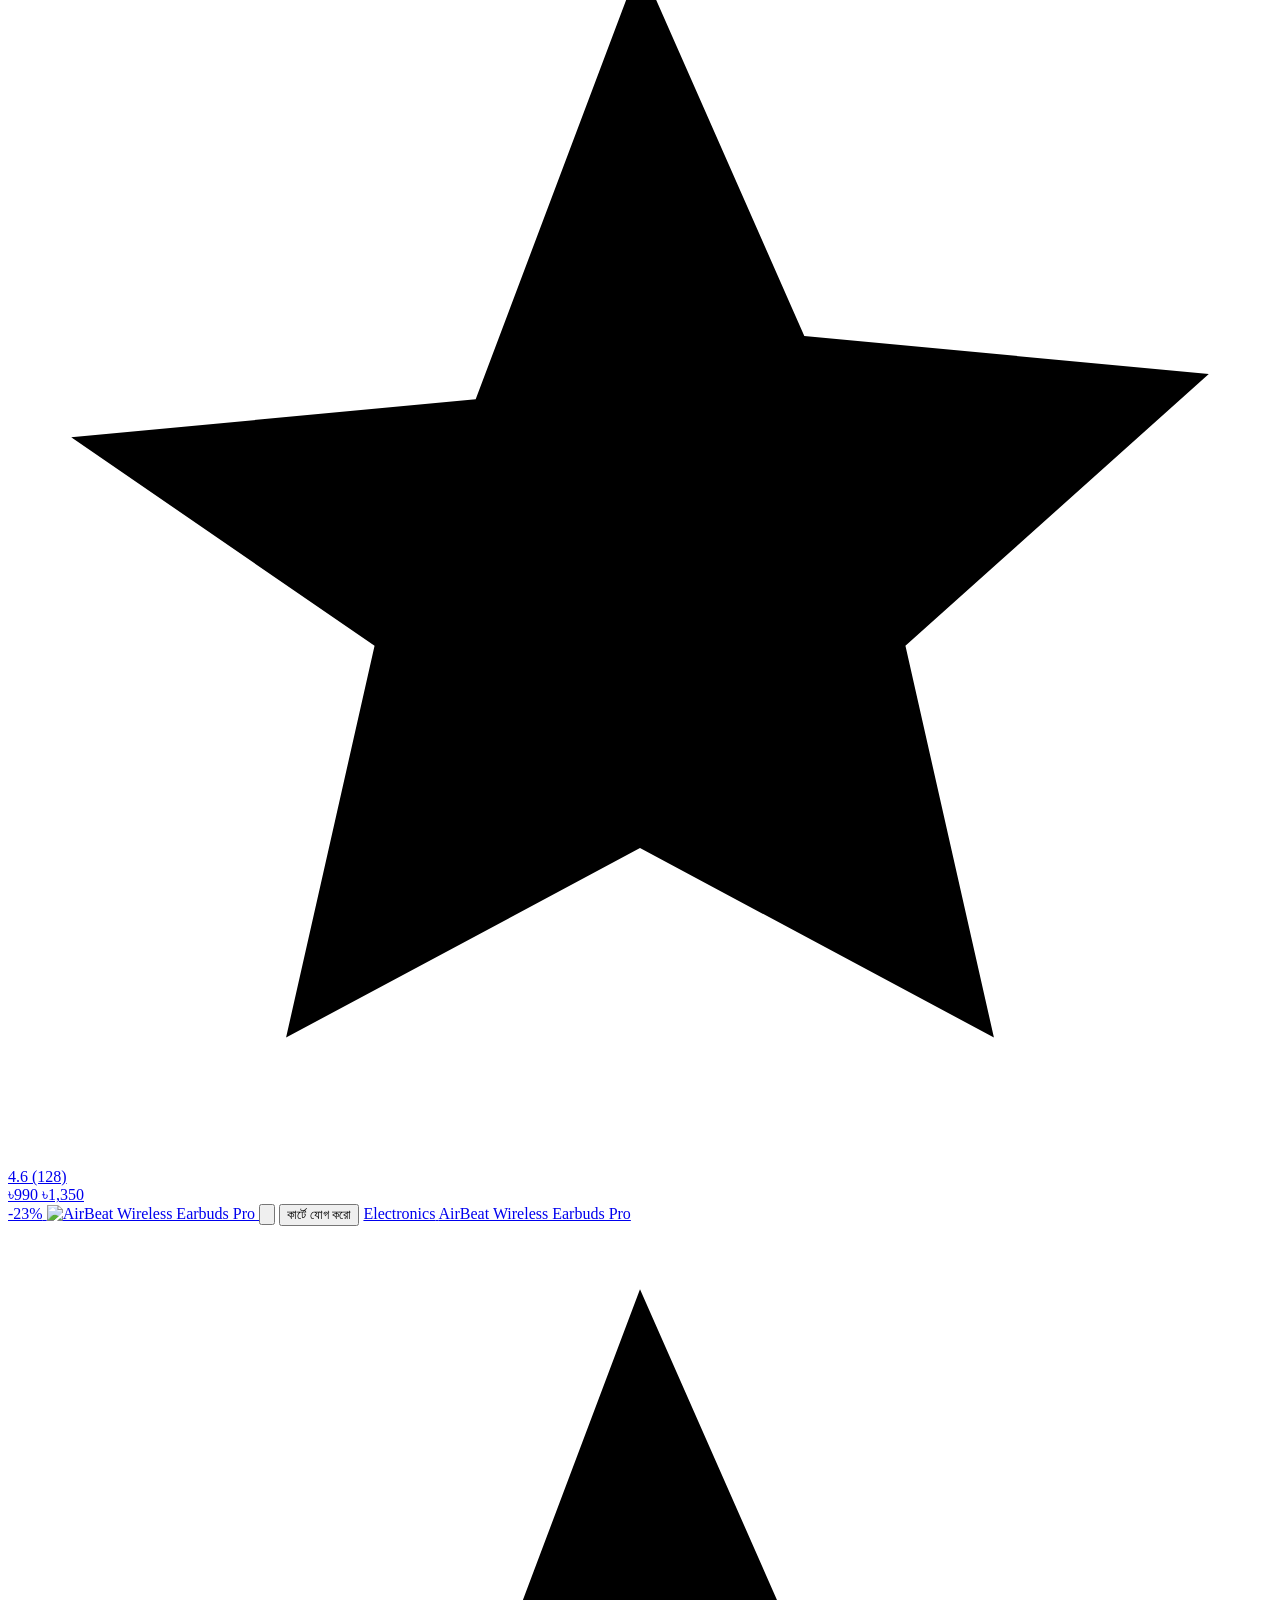
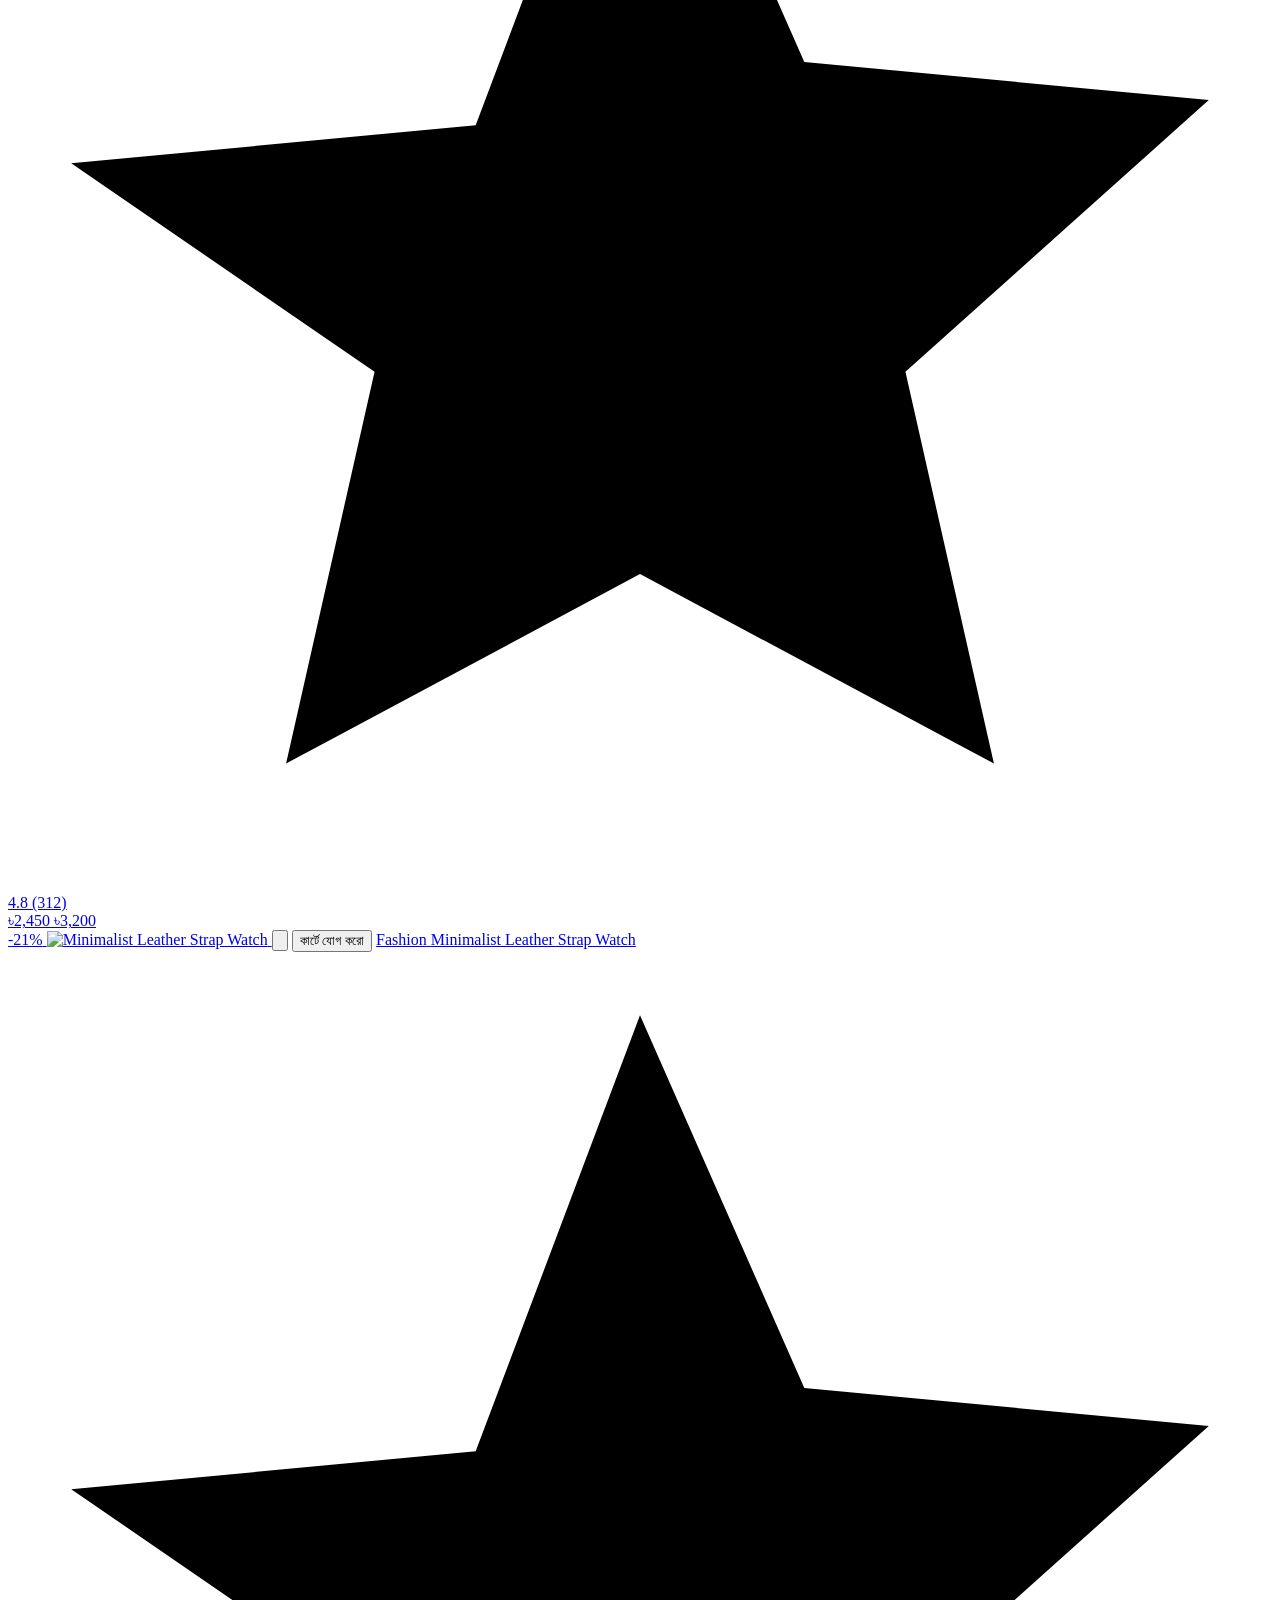
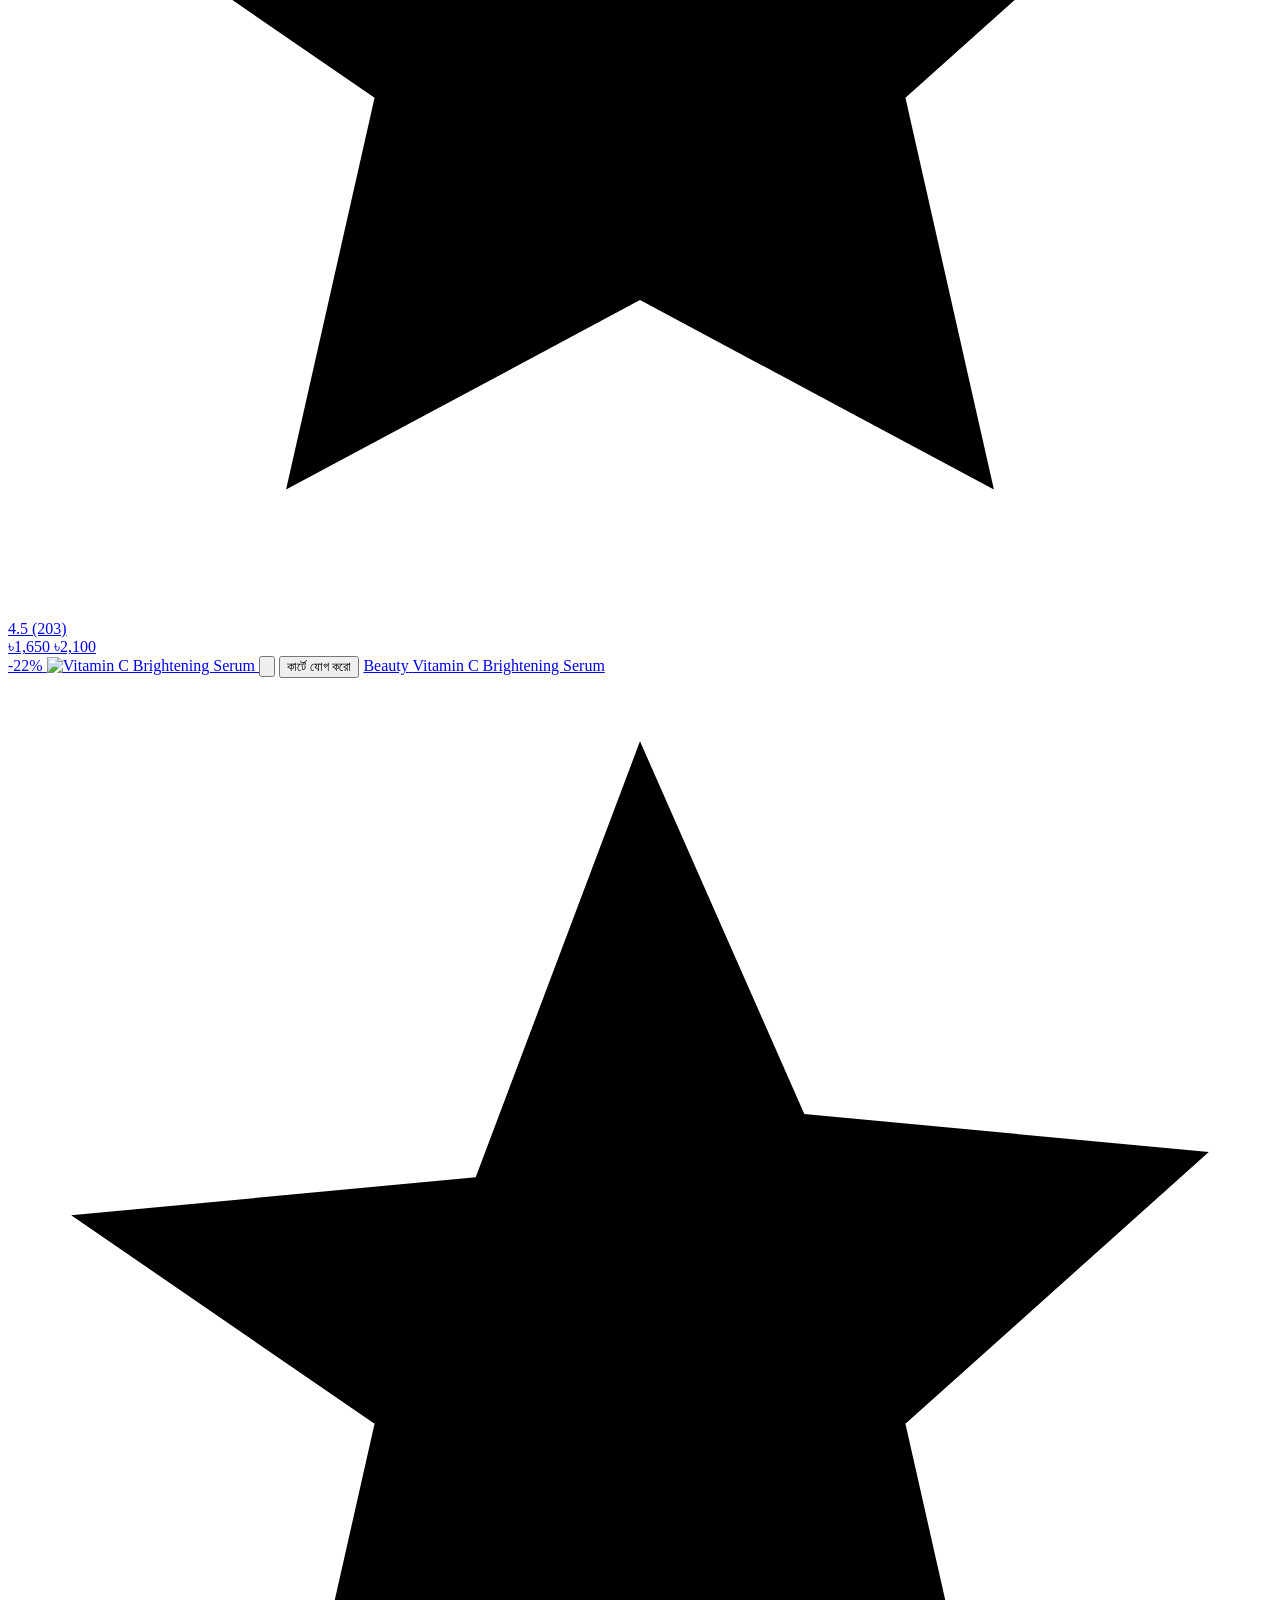
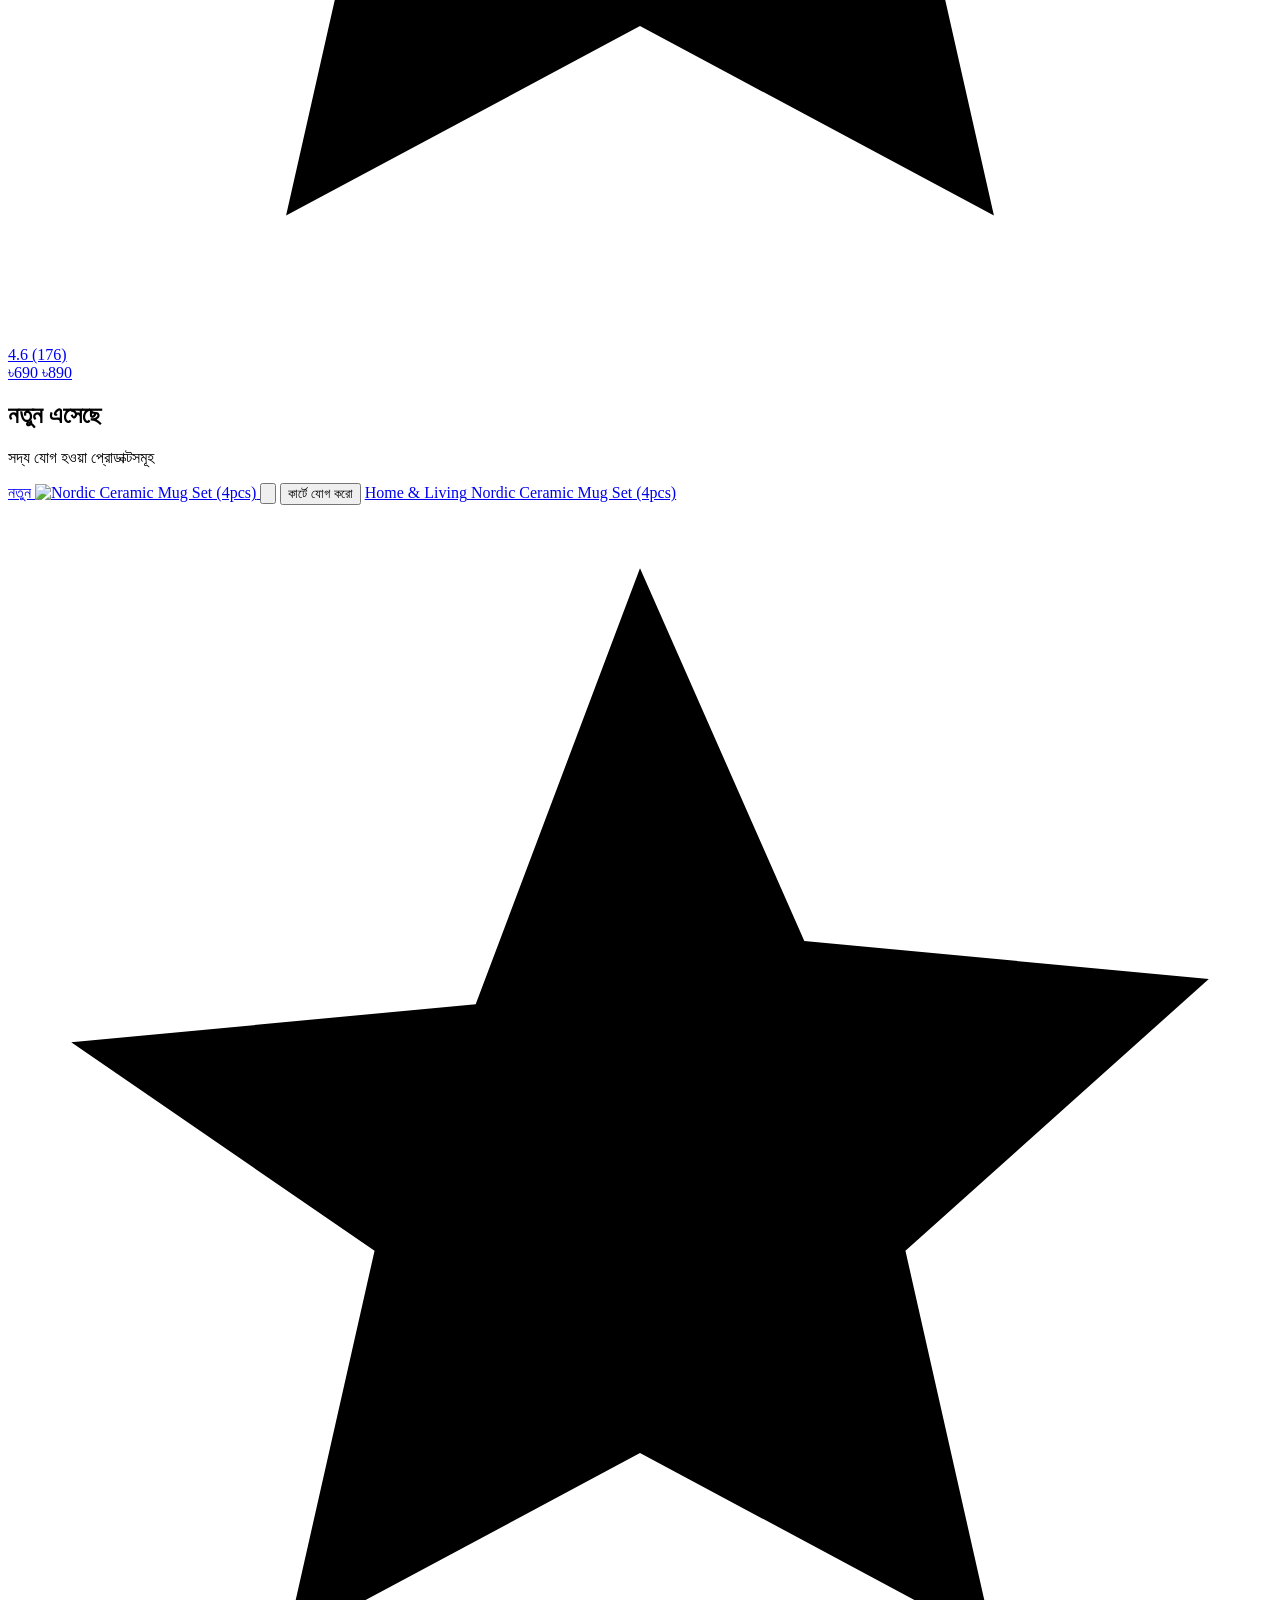
==== commit e6942d32: "Update index.html" ====
--- a/index.html
+++ b/index.html
@@ -8,7 +8,16 @@
 <link rel="preconnect" href="https://fonts.googleapis.com">
 <link href="https://fonts.googleapis.com/css2?family=Poppins:wght@500;600;700;800&family=Inter:wght@400;500;600;700&family=Hind+Siliguri:wght@400;500;600;700&display=swap" rel="stylesheet">
 <link rel="stylesheet" href="https://cdnjs.cloudflare.com/ajax/libs/font-awesome/6.5.2/css/all.min.css">
-<link rel="stylesheet" href="css/style.css">
+<link rel="stylesheet" href="css/base.css">
+<link rel="stylesheet" href="css/header.css">
+<link rel="stylesheet" href="css/home.css">
+<link rel="stylesheet" href="css/product-card.css">
+<link rel="stylesheet" href="css/shop.css">
+<link rel="stylesheet" href="css/product-detail.css">
+<link rel="stylesheet" href="css/cart.css">
+<link rel="stylesheet" href="css/auth.css">
+<link rel="stylesheet" href="css/checkout.css">
+<link rel="stylesheet" href="css/footer.css">
 </head>
 <body>
 
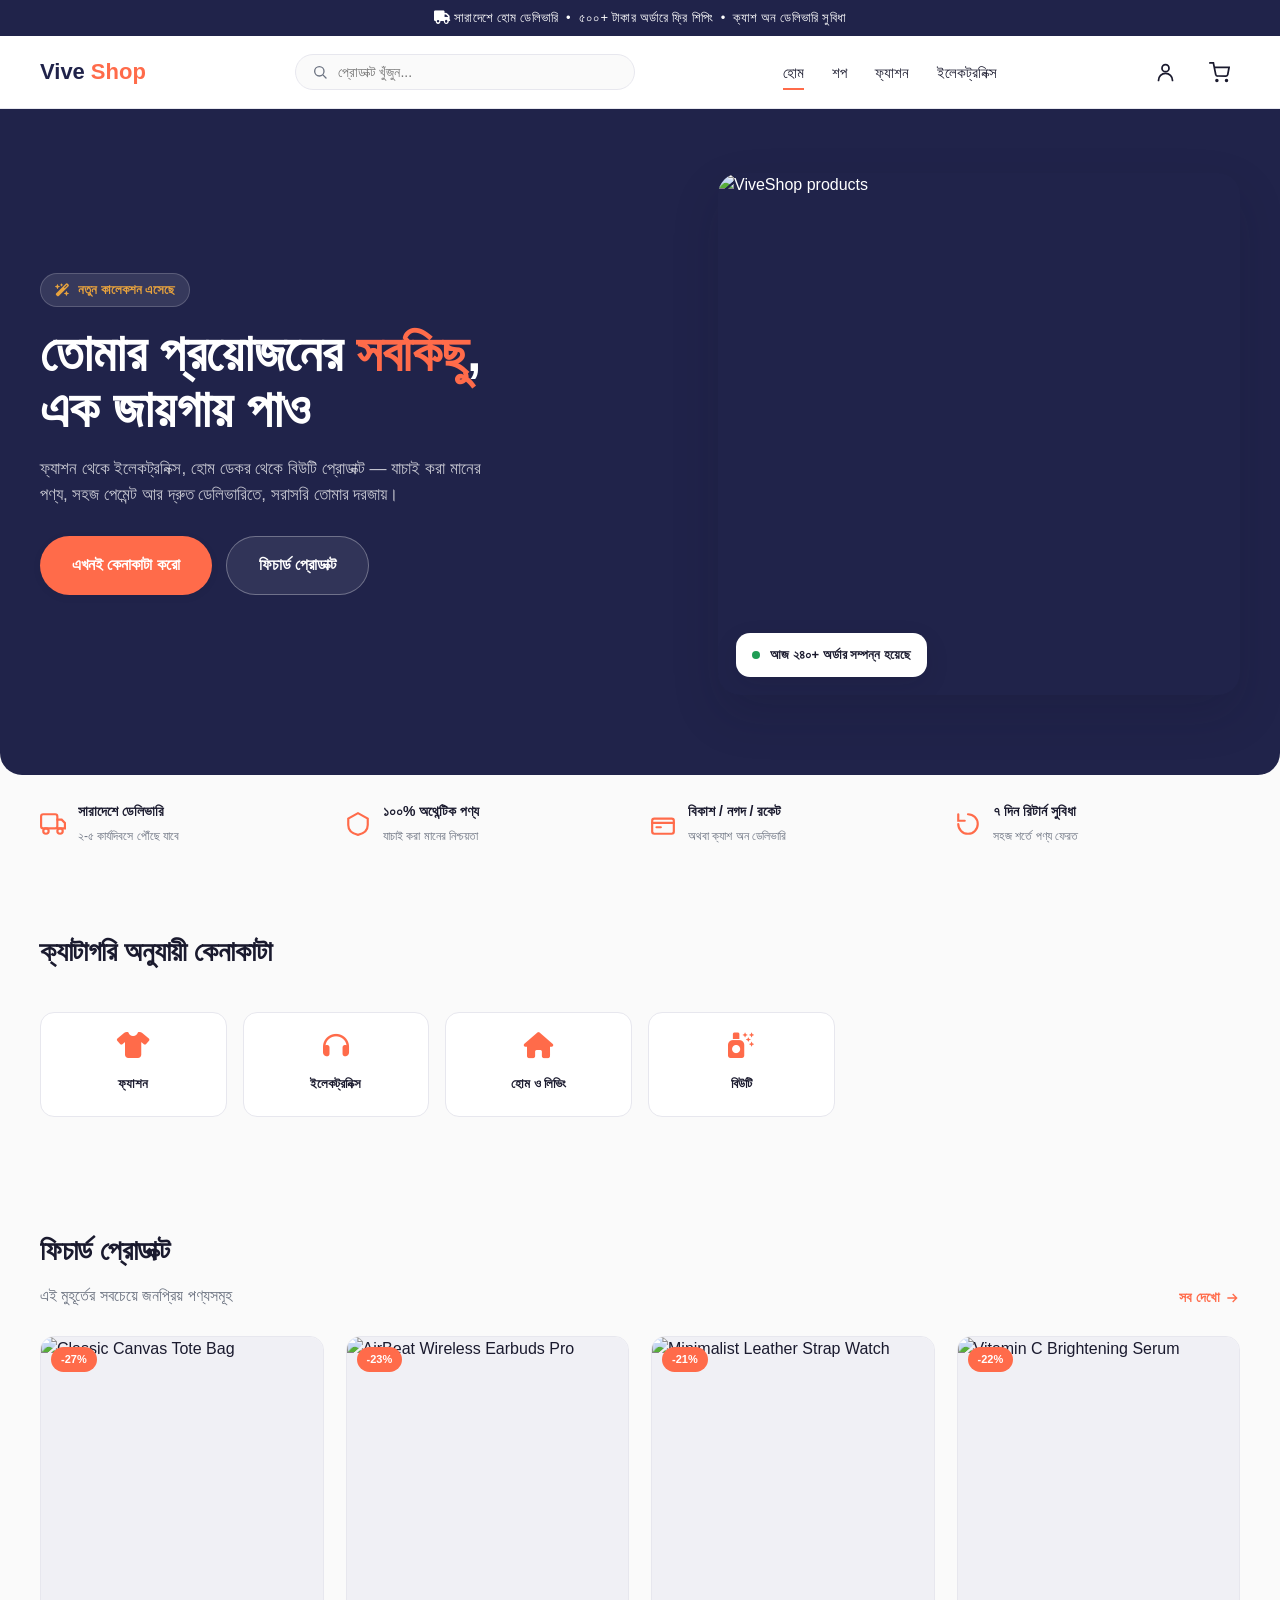
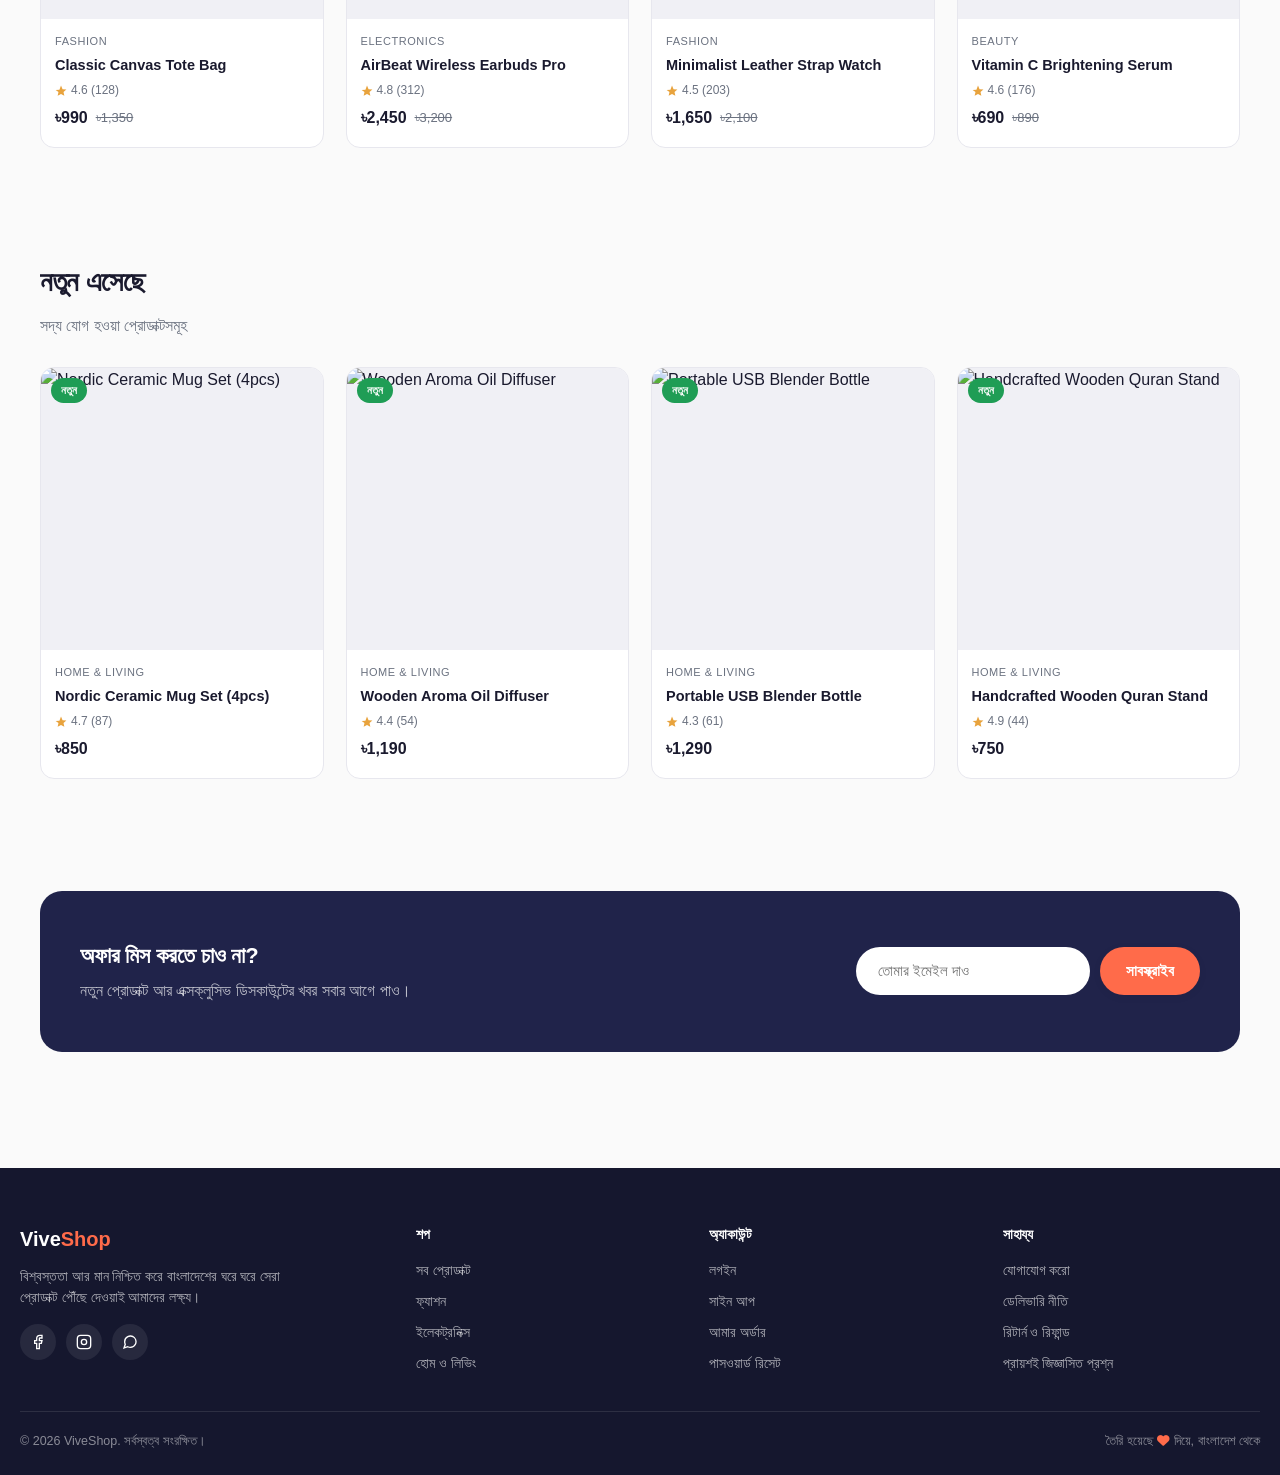
==== commit 31f48eee: "Update index.html" ====
--- a/index.html
+++ b/index.html
@@ -30,6 +30,7 @@
 <script src="https://www.gstatic.com/firebasejs/10.12.2/firebase-app-compat.js"></script>
 <script src="https://www.gstatic.com/firebasejs/10.12.2/firebase-auth-compat.js"></script>
 <script src="https://www.gstatic.com/firebasejs/10.12.2/firebase-firestore-compat.js"></script>
+<script src="https://cdn.jsdelivr.net/npm/@emailjs/browser@4/dist/email.min.js"></script>
 
 <!-- ভিত্তি: config, ডেটা, শেয়ার্ড রেন্ডারার -->
 <script src="js/firebase-config.js"></script>
@@ -37,6 +38,7 @@
 <script src="js/render.js"></script>
 <script src="js/cart.js"></script>
 <script src="js/auth.js"></script>
+<script src="js/email.js"></script>
 <script src="js/layout.js"></script>
 
 <!-- প্রতিটি "পেজ" এখন শুধু একটি JS ভিউ মডিউল -->
--- a/css/base.css
+++ b/css/base.css
@@ -0,0 +1,95 @@
+/* =========================================================
+   ViveShop — Design System (base: tokens, reset, buttons, misc)
+   Palette: deep indigo (trust) + coral (energy/CTA)
+   Type: Poppins (display) / Inter (UI) / Hind Siliguri (বাংলা)
+   ========================================================= */
+
+:root{
+  --color-bg:#FAFAFA;
+  --color-surface:#FFFFFF;
+  --color-primary:#20234A;
+  --color-primary-light:#383C7D;
+  --color-accent:#FF6B4A;
+  --color-accent-dark:#E5502F;
+  --color-success:#1F9D55;
+  --color-warning:#E8A33D;
+  --color-text:#1A1A2E;
+  --color-muted:#6B7280;
+  --color-border:#E7E7EE;
+  --radius-sm:8px;
+  --radius-md:14px;
+  --radius-lg:22px;
+  --shadow-sm:0 2px 8px rgba(20,20,40,.06);
+  --shadow-md:0 8px 24px rgba(20,20,40,.10);
+  --shadow-lg:0 20px 48px rgba(20,20,40,.16);
+  --font-display:'Poppins',sans-serif;
+  --font-body:'Inter',sans-serif;
+  --font-bn:'Hind Siliguri',sans-serif;
+  --container:1240px;
+}
+
+*,*::before,*::after{box-sizing:border-box}
+html{scroll-behavior:smooth}
+body{
+  margin:0;
+  background:var(--color-bg);
+  color:var(--color-text);
+  font-family:var(--font-body),var(--font-bn),sans-serif;
+  line-height:1.55;
+  -webkit-font-smoothing:antialiased;
+}
+h1,h2,h3,h4{font-family:var(--font-display),var(--font-bn),sans-serif;margin:0 0 .4em;font-weight:600;letter-spacing:-.01em}
+p{margin:0 0 1em}
+a{color:inherit;text-decoration:none}
+img{max-width:100%;display:block}
+button{font-family:inherit;cursor:pointer;border:none;background:none}
+ul{list-style:none;margin:0;padding:0}
+:focus-visible{outline:3px solid var(--color-accent);outline-offset:2px}
+@media (prefers-reduced-motion:reduce){*{animation-duration:.001ms !important;transition-duration:.001ms !important}}
+
+.container{max-width:var(--container);margin:0 auto;padding:0 20px}
+.bn{font-family:var(--font-bn),sans-serif}
+
+/* ---------- Buttons ---------- */
+.btn{
+  display:inline-flex;align-items:center;justify-content:center;gap:8px;
+  padding:13px 26px;border-radius:999px;font-weight:600;font-size:15px;
+  transition:transform .15s ease, box-shadow .15s ease, background .15s ease;
+  white-space:nowrap;
+}
+.btn:active{transform:scale(.97)}
+.btn-primary{background:var(--color-accent);color:#fff;box-shadow:var(--shadow-sm)}
+.btn-primary:hover{background:var(--color-accent-dark);box-shadow:var(--shadow-md)}
+.btn-dark{background:var(--color-primary);color:#fff}
+.btn-dark:hover{background:var(--color-primary-light)}
+.btn-outline{background:transparent;border:1.5px solid var(--color-border);color:var(--color-text)}
+.btn-outline:hover{border-color:var(--color-primary)}
+.btn-block{width:100%}
+.btn-lg{padding:16px 32px;font-size:16px}
+.btn:disabled{opacity:.5;cursor:not-allowed}
+
+/* ---------- Section (shared layout helper) ---------- */
+.section{padding:56px 20px;max-width:var(--container);margin:0 auto}
+.section-head{display:flex;align-items:flex-end;justify-content:space-between;margin-bottom:28px;gap:20px;flex-wrap:wrap}
+.section-head h2{font-size:28px}
+.section-head p{color:var(--color-muted);margin:0}
+.section-link{font-weight:600;font-size:14px;color:var(--color-accent);display:flex;align-items:center;gap:4px}
+
+/* ---------- Toast ---------- */
+.toast{
+  position:fixed;bottom:24px;left:50%;transform:translateX(-50%) translateY(20px);
+  background:var(--color-primary);color:#fff;padding:14px 24px;border-radius:999px;
+  font-size:13.5px;font-weight:500;box-shadow:var(--shadow-lg);z-index:200;
+  opacity:0;pointer-events:none;transition:opacity .25s,transform .25s;
+  display:flex;align-items:center;gap:10px;
+}
+.toast.show{opacity:1;transform:translateX(-50%) translateY(0)}
+.toast svg{width:16px;height:16px;stroke:var(--color-success)}
+
+/* ---------- Misc ---------- */
+.skeleton{background:linear-gradient(90deg,#eee 25%,#f5f5f5 50%,#eee 75%);background-size:200% 100%;animation:shimmer 1.4s infinite}
+@keyframes shimmer{0%{background-position:200% 0}100%{background-position:-200% 0}}
+.empty-state{text-align:center;padding:80px 20px;color:var(--color-muted)}
+.empty-state svg{width:56px;height:56px;stroke:var(--color-border);margin-bottom:16px}
+.loader-spin{width:20px;height:20px;border:2.5px solid rgba(255,255,255,.4);border-top-color:#fff;border-radius:50%;animation:spin .7s linear infinite;display:inline-block}
+@keyframes spin{to{transform:rotate(360deg)}}
--- a/css/header.css
+++ b/css/header.css
@@ -0,0 +1,46 @@
+/* ---------- Top announcement bar ---------- */
+.announce{
+  background:var(--color-primary);color:#fff;text-align:center;
+  font-size:13px;padding:8px 16px;font-weight:500;letter-spacing:.02em;
+}
+
+/* ---------- Header / Nav ---------- */
+.site-header{
+  position:sticky;top:0;z-index:60;background:rgba(255,255,255,.9);
+  backdrop-filter:blur(10px);border-bottom:1px solid var(--color-border);
+}
+.nav{display:flex;align-items:center;justify-content:space-between;padding:16px 20px;gap:20px}
+.logo{font-family:var(--font-display);font-weight:700;font-size:22px;color:var(--color-primary);display:flex;align-items:center;gap:6px}
+.logo span{color:var(--color-accent)}
+.nav-links{display:flex;gap:28px;font-weight:500;font-size:15px}
+.nav-links a{position:relative;padding:4px 0;color:var(--color-text)}
+.nav-links a::after{content:'';position:absolute;left:0;bottom:-2px;width:0;height:2px;background:var(--color-accent);transition:width .2s}
+.nav-links a:hover::after,.nav-links a.active::after{width:100%}
+.nav-actions{display:flex;align-items:center;gap:14px}
+.icon-btn{position:relative;width:40px;height:40px;display:flex;align-items:center;justify-content:center;border-radius:50%;transition:background .15s}
+.icon-btn:hover{background:var(--color-bg)}
+.icon-btn svg{width:21px;height:21px;stroke:var(--color-text)}
+.badge{
+  position:absolute;top:-2px;right:-2px;background:var(--color-accent);color:#fff;
+  font-size:10px;font-weight:700;min-width:17px;height:17px;border-radius:50%;
+  display:flex;align-items:center;justify-content:center;padding:0 3px;
+}
+.search-box{display:flex;align-items:center;gap:8px;background:var(--color-bg);border-radius:999px;padding:8px 16px;flex:1;max-width:340px;border:1px solid var(--color-border)}
+.search-box input{border:none;background:none;outline:none;width:100%;font-size:14px;font-family:inherit}
+.search-box svg{width:16px;height:16px;stroke:var(--color-muted);flex-shrink:0}
+.mobile-toggle{display:none;width:40px;height:40px;align-items:center;justify-content:center}
+.mobile-toggle svg{width:24px;height:24px}
+
+@media(max-width:900px){
+  .nav-links{display:none}
+  .search-box{display:none}
+  .mobile-toggle{display:flex}
+}
+
+/* ---------- Mobile drawer nav ---------- */
+.mobile-nav{position:fixed;inset:0;background:rgba(20,20,40,.5);z-index:90;opacity:0;pointer-events:none;transition:opacity .25s}
+.mobile-nav.open{opacity:1;pointer-events:auto}
+.mobile-nav-panel{position:absolute;top:0;right:0;width:78%;max-width:320px;height:100%;background:#fff;padding:24px;transform:translateX(100%);transition:transform .3s ease;display:flex;flex-direction:column;gap:22px}
+.mobile-nav.open .mobile-nav-panel{transform:translateX(0)}
+.mobile-nav-panel a{font-size:17px;font-weight:600}
+.mobile-nav-close{align-self:flex-end}
--- a/css/home.css
+++ b/css/home.css
@@ -0,0 +1,48 @@
+/* ---------- Hero ---------- */
+.hero{
+  position:relative;overflow:hidden;background:var(--color-primary);color:#fff;
+  border-radius:0 0 var(--radius-lg) var(--radius-lg);
+}
+.hero-inner{display:grid;grid-template-columns:1.1fr .9fr;gap:40px;align-items:center;padding:64px 20px 80px;max-width:var(--container);margin:0 auto}
+.hero-eyebrow{display:inline-flex;align-items:center;gap:8px;background:rgba(255,255,255,.1);border:1px solid rgba(255,255,255,.18);padding:6px 14px;border-radius:999px;font-size:13px;font-weight:600;color:var(--color-warning);margin-bottom:18px}
+.hero h1{font-size:clamp(32px,5vw,52px);line-height:1.08;margin-bottom:18px}
+.hero h1 em{font-style:normal;color:var(--color-accent)}
+.hero p{color:rgba(255,255,255,.75);font-size:17px;max-width:460px;margin-bottom:28px}
+.hero-actions{display:flex;gap:14px;flex-wrap:wrap}
+.hero-visual{position:relative;aspect-ratio:1/1;border-radius:var(--radius-lg);overflow:hidden;box-shadow:var(--shadow-lg)}
+.hero-visual img{width:100%;height:100%;object-fit:cover}
+.hero-badge-float{
+  position:absolute;bottom:18px;left:18px;background:#fff;color:var(--color-text);
+  padding:12px 16px;border-radius:var(--radius-md);box-shadow:var(--shadow-md);
+  display:flex;align-items:center;gap:10px;font-size:13px;font-weight:600;
+}
+.hero-badge-float .dot{width:8px;height:8px;border-radius:50%;background:var(--color-success);flex-shrink:0}
+@media(max-width:820px){.hero-inner{grid-template-columns:1fr}.hero-visual{order:-1;max-width:340px;margin:0 auto}}
+
+/* ---------- Trust strip ---------- */
+.trust-strip{display:flex;justify-content:space-between;gap:20px;padding:26px 20px;max-width:var(--container);margin:0 auto;flex-wrap:wrap}
+.trust-item{display:flex;align-items:center;gap:12px;flex:1;min-width:200px}
+.trust-item svg{width:26px;height:26px;stroke:var(--color-accent);flex-shrink:0}
+.trust-item strong{display:block;font-size:14px}
+.trust-item span{font-size:12px;color:var(--color-muted)}
+
+/* ---------- Category strip ---------- */
+.cat-grid{display:grid;grid-template-columns:repeat(6,1fr);gap:16px}
+.cat-card{
+  background:var(--color-surface);border:1px solid var(--color-border);border-radius:var(--radius-md);
+  padding:20px 12px;text-align:center;transition:transform .2s,box-shadow .2s,border-color .2s;
+}
+.cat-card:hover{transform:translateY(-4px);box-shadow:var(--shadow-md);border-color:transparent}
+.cat-card .cat-icon{font-size:26px;display:block;margin-bottom:12px;color:var(--color-accent)}
+.cat-card span{font-size:13px;font-weight:600}
+@media(max-width:900px){.cat-grid{grid-template-columns:repeat(3,1fr)}}
+
+/* ---------- Newsletter ---------- */
+.newsletter{background:var(--color-primary);color:#fff;border-radius:var(--radius-lg);padding:48px 40px;display:flex;justify-content:space-between;align-items:center;gap:24px;flex-wrap:wrap;margin:0 auto;max-width:var(--container)}
+.newsletter h3{font-size:22px;margin-bottom:6px}
+.newsletter p{color:rgba(255,255,255,.7);margin:0}
+.newsletter-form{display:flex;align-items:stretch;gap:10px;flex-wrap:wrap}
+.newsletter-form input{padding:0 20px;height:48px;border-radius:999px;border:2px solid transparent;min-width:220px;flex:1;font-family:inherit;font-size:15px;line-height:48px;outline:none}
+.newsletter-form input:focus{border-color:rgba(255,255,255,.5)}
+.newsletter-form .btn{height:48px;flex-shrink:0}
+@media(max-width:700px){.newsletter{flex-direction:column;text-align:center}.newsletter-form{width:100%}.newsletter-form input{flex:1 1 100%}.newsletter-form .btn{flex:1 1 100%}}
--- a/css/product-card.css
+++ b/css/product-card.css
@@ -0,0 +1,36 @@
+/* ---------- Product grid & card ---------- */
+.product-grid{display:grid;grid-template-columns:repeat(4,1fr);gap:22px}
+@media(max-width:1000px){.product-grid{grid-template-columns:repeat(3,1fr)}}
+@media(max-width:720px){.product-grid{grid-template-columns:repeat(2,1fr)}}
+@media(max-width:460px){.product-grid{gap:14px}}
+
+.product-card{
+  background:var(--color-surface);border-radius:var(--radius-md);overflow:hidden;
+  border:1px solid var(--color-border);transition:box-shadow .25s,transform .25s;
+  display:flex;flex-direction:column;position:relative;
+}
+.product-card:hover{box-shadow:var(--shadow-md);transform:translateY(-4px)}
+.product-thumb{position:relative;aspect-ratio:1/1;overflow:hidden;background:#F0F0F5}
+.product-thumb img{width:100%;height:100%;object-fit:cover;transition:transform .5s ease}
+.product-card:hover .product-thumb img{transform:scale(1.08)}
+.product-tag{position:absolute;top:10px;left:10px;background:var(--color-accent);color:#fff;font-size:11px;font-weight:700;padding:4px 10px;border-radius:999px;z-index:2}
+.product-tag.new{background:var(--color-success)}
+.wishlist-btn{position:absolute;top:10px;right:10px;width:32px;height:32px;border-radius:50%;background:#fff;display:flex;align-items:center;justify-content:center;box-shadow:var(--shadow-sm);z-index:2;opacity:0;transform:translateY(-6px);transition:opacity .2s,transform .2s}
+.product-card:hover .wishlist-btn{opacity:1;transform:translateY(0)}
+.wishlist-btn svg{width:16px;height:16px;stroke:var(--color-text);transition:fill .15s,stroke .15s}
+.wishlist-btn.active{opacity:1;transform:translateY(0)}
+.wishlist-btn.active svg{fill:var(--color-accent);stroke:var(--color-accent)}
+.quick-add{
+  position:absolute;left:10px;right:10px;bottom:10px;background:var(--color-primary);color:#fff;
+  border-radius:999px;padding:10px;font-size:13px;font-weight:600;text-align:center;
+  opacity:0;transform:translateY(10px);transition:opacity .2s,transform .2s;z-index:2;
+}
+.product-card:hover .quick-add{opacity:1;transform:translateY(0)}
+.product-info{padding:14px 14px 16px;display:flex;flex-direction:column;gap:6px;flex:1}
+.product-cat{font-size:11px;color:var(--color-muted);text-transform:uppercase;letter-spacing:.05em}
+.product-name{font-size:14.5px;font-weight:600;line-height:1.35}
+.product-price-row{display:flex;align-items:center;gap:8px;margin-top:auto}
+.price{font-weight:700;font-size:16px}
+.price-old{font-size:13px;color:var(--color-muted);text-decoration:line-through}
+.rating{display:flex;align-items:center;gap:4px;font-size:12px;color:var(--color-muted)}
+.rating svg{width:12px;height:12px;fill:var(--color-warning);stroke:none}
--- a/css/shop.css
+++ b/css/shop.css
@@ -0,0 +1,13 @@
+/* ---------- Filters (Shop page) ---------- */
+.shop-layout{display:grid;grid-template-columns:240px 1fr;gap:32px}
+@media(max-width:860px){.shop-layout{grid-template-columns:1fr}}
+.filters{background:var(--color-surface);border:1px solid var(--color-border);border-radius:var(--radius-md);padding:22px;height:fit-content;position:sticky;top:90px}
+.filters h3{font-size:14px;margin-bottom:14px}
+.filter-group{margin-bottom:22px}
+.filter-group label{display:flex;align-items:center;gap:9px;font-size:14px;margin-bottom:10px;cursor:pointer;color:var(--color-text)}
+.filter-group input[type=checkbox],.filter-group input[type=radio]{accent-color:var(--color-accent);width:16px;height:16px}
+.price-range{display:flex;align-items:center;gap:8px;font-size:13px;color:var(--color-muted)}
+.price-range input[type=range]{width:100%;accent-color:var(--color-accent)}
+.shop-toolbar{display:flex;justify-content:space-between;align-items:center;margin-bottom:20px;gap:12px;flex-wrap:wrap}
+.shop-toolbar select{border:1px solid var(--color-border);border-radius:999px;padding:8px 14px;font-size:13px;font-family:inherit}
+.results-count{font-size:13px;color:var(--color-muted)}
--- a/css/product-detail.css
+++ b/css/product-detail.css
@@ -0,0 +1,86 @@
+/* ---------- Product detail page ---------- */
+.breadcrumb{font-size:13px;color:var(--color-muted);margin-bottom:22px;display:flex;gap:6px;flex-wrap:wrap}
+.breadcrumb a:hover{color:var(--color-accent)}
+.pd-layout{display:grid;grid-template-columns:1fr 1fr;gap:48px}
+@media(max-width:860px){.pd-layout{grid-template-columns:1fr;gap:28px}}
+
+/* ---- Gallery / zoom ---- */
+.pd-gallery{display:flex;flex-direction:column;gap:14px}
+.pd-zoom-wrap{
+  position:relative;border-radius:var(--radius-lg);overflow:hidden;background:#F0F0F5;
+  aspect-ratio:1/1;cursor:zoom-in;border:1px solid var(--color-border);
+  touch-action:none;
+}
+.pd-zoom-wrap img{width:100%;height:100%;object-fit:cover;pointer-events:none}
+.pd-lens{
+  position:absolute;border:2px solid #fff;box-shadow:0 0 0 1px rgba(0,0,0,.15),var(--shadow-md);
+  background-repeat:no-repeat;pointer-events:none;display:none;border-radius:8px;
+}
+.pd-zoom-hint{position:absolute;bottom:12px;right:12px;background:rgba(20,20,40,.65);color:#fff;font-size:11px;padding:5px 10px;border-radius:999px;display:flex;align-items:center;gap:5px;pointer-events:none}
+.pd-thumbs{display:flex;gap:10px}
+.pd-thumb{width:70px;height:70px;border-radius:10px;overflow:hidden;border:2px solid transparent;cursor:pointer;flex-shrink:0;opacity:.7;transition:opacity .15s,border-color .15s}
+.pd-thumb.active{border-color:var(--color-accent);opacity:1}
+.pd-thumb:hover{opacity:1}
+
+/* ---- Product info / options ---- */
+.pd-info h1{font-size:26px;margin-bottom:8px}
+.pd-meta{display:flex;align-items:center;gap:14px;margin-bottom:16px;font-size:13px;color:var(--color-muted)}
+.pd-price-row{display:flex;align-items:baseline;gap:12px;margin-bottom:18px}
+.pd-price-row .price{font-size:28px}
+.pd-stock{display:inline-flex;align-items:center;gap:6px;font-size:13px;font-weight:600;color:var(--color-success);margin-bottom:20px}
+.pd-stock .dot{width:7px;height:7px;border-radius:50%;background:var(--color-success)}
+.pd-desc{color:var(--color-muted);font-size:14.5px;margin-bottom:22px}
+.pd-options{margin-bottom:22px}
+.pd-options h4{font-size:13px;margin-bottom:10px;font-weight:600}
+.swatch-row{display:flex;gap:10px;flex-wrap:wrap}
+.swatch{padding:9px 18px;border-radius:999px;border:1.5px solid var(--color-border);font-size:13px;font-weight:500;transition:all .15s}
+.swatch.active,.swatch:hover{border-color:var(--color-primary);background:var(--color-primary);color:#fff}
+.qty-row{display:flex;align-items:center;gap:16px;margin-bottom:24px}
+.qty-stepper{display:flex;align-items:center;border:1.5px solid var(--color-border);border-radius:999px;overflow:hidden}
+.qty-stepper button{width:38px;height:38px;font-size:18px;font-weight:600;color:var(--color-text)}
+.qty-stepper button:hover{background:var(--color-bg)}
+.qty-stepper span{width:38px;text-align:center;font-weight:600}
+.pd-actions{display:flex;gap:12px;margin-bottom:26px}
+.pd-actions .btn{flex:1}
+.pd-features{display:flex;flex-direction:column;gap:10px;border-top:1px solid var(--color-border);padding-top:20px}
+.pd-feature{display:flex;align-items:center;gap:10px;font-size:13.5px;color:var(--color-muted)}
+.pd-feature svg{width:18px;height:18px;stroke:var(--color-accent);flex-shrink:0}
+
+/* ---- Tabs ---- */
+.tab-bar{display:flex;gap:28px;border-bottom:1px solid var(--color-border);margin:52px 0 24px}
+.tab-btn{padding:12px 2px;font-weight:600;font-size:14.5px;color:var(--color-muted);border-bottom:2px solid transparent;margin-bottom:-1px}
+.tab-btn.active{color:var(--color-text);border-color:var(--color-accent)}
+.tab-panel{display:none;color:var(--color-muted);font-size:14.5px;line-height:1.8}
+.tab-panel.active{display:block}
+.spec-table{width:100%;border-collapse:collapse}
+.spec-table td{padding:10px 0;border-bottom:1px solid var(--color-border);font-size:14px}
+.spec-table td:first-child{color:var(--color-muted);width:35%}
+
+/* ---------- Reviews (tab panel) ---------- */
+.stars-row{display:inline-flex;align-items:center;gap:2px}
+.stars-row svg{width:15px;height:15px;fill:var(--color-warning);stroke:none}
+.stars-row.small svg{width:13px;height:13px}
+.reviews-overview{display:flex;align-items:center;gap:12px;flex-wrap:wrap;padding-bottom:22px;margin-bottom:22px;border-bottom:1px solid var(--color-border)}
+.reviews-score-num{font-size:28px;font-weight:700;font-family:var(--font-display);color:var(--color-text)}
+.reviews-score-count{font-size:13px;color:var(--color-muted)}
+
+.review-login-cta{background:var(--color-bg);border:1px solid var(--color-border);border-radius:var(--radius-md);padding:22px}
+.review-login-cta p{margin-bottom:14px;font-size:14px;color:var(--color-muted)}
+
+.review-form{background:var(--color-surface);border:1px solid var(--color-border);border-radius:var(--radius-md);padding:22px;max-width:520px}
+.review-form h4{font-size:15px;margin-bottom:14px}
+.star-input{display:flex;gap:6px;margin-bottom:16px}
+.star-btn{width:32px;height:32px;display:flex;align-items:center;justify-content:center}
+.star-btn svg{width:22px;height:22px;fill:none;stroke:var(--color-border);stroke-width:1.5;transition:fill .15s,stroke .15s}
+.star-btn.active svg{fill:var(--color-warning);stroke:var(--color-warning)}
+.review-form textarea{
+  width:100%;padding:12px 14px;border-radius:10px;border:1.5px solid var(--color-border);
+  font-size:14px;font-family:inherit;resize:vertical;background:#FCFCFD;margin-bottom:14px;
+}
+.review-form textarea:focus{border-color:var(--color-accent);outline:none;background:#fff}
+
+.review-item{padding:18px 0;border-bottom:1px solid var(--color-border)}
+.review-item:last-child{border-bottom:none}
+.review-item-head{display:flex;align-items:center;justify-content:space-between;gap:12px;margin-bottom:8px;flex-wrap:wrap}
+.review-item-head strong{font-size:14px;color:var(--color-text)}
+.review-item-text{margin:0;color:var(--color-text);font-size:14px;line-height:1.7}
--- a/css/cart.css
+++ b/css/cart.css
@@ -0,0 +1,17 @@
+/* ---------- Cart drawer ---------- */
+.cart-overlay{position:fixed;inset:0;background:rgba(20,20,40,.5);z-index:95;opacity:0;pointer-events:none;transition:opacity .25s}
+.cart-overlay.open{opacity:1;pointer-events:auto}
+.cart-drawer{position:absolute;top:0;right:0;width:100%;max-width:420px;height:100%;background:#fff;transform:translateX(100%);transition:transform .3s ease;display:flex;flex-direction:column}
+.cart-overlay.open .cart-drawer{transform:translateX(0)}
+.cart-head{display:flex;align-items:center;justify-content:space-between;padding:20px;border-bottom:1px solid var(--color-border)}
+.cart-items{flex:1;overflow-y:auto;padding:16px 20px;display:flex;flex-direction:column;gap:16px}
+.cart-item{display:flex;gap:12px}
+.cart-item img{width:70px;height:70px;border-radius:10px;object-fit:cover;background:#F0F0F5}
+.cart-item-info{flex:1;display:flex;flex-direction:column;gap:4px}
+.cart-item-info .name{font-size:13.5px;font-weight:600}
+.cart-item-info .meta{font-size:12px;color:var(--color-muted)}
+.cart-item-row{display:flex;justify-content:space-between;align-items:center;margin-top:4px}
+.cart-item-remove{font-size:12px;color:var(--color-accent);font-weight:600}
+.cart-foot{padding:20px;border-top:1px solid var(--color-border);display:flex;flex-direction:column;gap:14px}
+.cart-subtotal{display:flex;justify-content:space-between;font-weight:700;font-size:16px}
+.cart-empty{text-align:center;color:var(--color-muted);padding:60px 20px;font-size:14px}
--- a/css/auth.css
+++ b/css/auth.css
@@ -0,0 +1,26 @@
+/* ---------- Auth pages ---------- */
+.auth-wrap{min-height:calc(100vh - 200px);display:flex;align-items:center;justify-content:center;padding:60px 20px}
+.auth-card{width:100%;max-width:420px;background:var(--color-surface);border:1px solid var(--color-border);border-radius:var(--radius-lg);padding:38px 34px;box-shadow:var(--shadow-sm)}
+.auth-card h1{font-size:24px;margin-bottom:6px}
+.auth-card .sub{color:var(--color-muted);font-size:14px;margin-bottom:26px}
+.field{margin-bottom:18px}
+.field label{display:block;font-size:13px;font-weight:600;margin-bottom:7px}
+.field input{
+  width:100%;padding:12px 14px;border-radius:10px;border:1.5px solid var(--color-border);
+  font-size:14px;font-family:inherit;transition:border-color .15s;background:#FCFCFD;
+}
+.field input:focus{border-color:var(--color-accent);outline:none;background:#fff}
+.field-hint{font-size:12px;color:var(--color-muted);margin-top:6px}
+.field-error{font-size:12px;color:#D93025;margin-top:6px;display:none}
+.auth-alt{text-align:center;margin-top:20px;font-size:13.5px;color:var(--color-muted)}
+.auth-alt a{color:var(--color-accent);font-weight:600}
+.auth-divider{display:flex;align-items:center;gap:12px;margin:22px 0;color:var(--color-muted);font-size:12px}
+.auth-divider::before,.auth-divider::after{content:'';flex:1;height:1px;background:var(--color-border)}
+.form-msg{padding:12px 14px;border-radius:10px;font-size:13.5px;margin-bottom:18px;display:none}
+.form-msg.show{display:block}
+.form-msg.error{background:#FEECEC;color:#C2271F}
+.form-msg.success{background:#E9F8EF;color:#177A3F}
+.pw-strength{height:4px;border-radius:2px;background:var(--color-border);margin-top:8px;overflow:hidden}
+.pw-strength-bar{height:100%;width:0%;background:#D93025;transition:width .2s,background .2s}
+.btn-google{display:flex;align-items:center;justify-content:center;gap:10px;color:var(--color-text)}
+.btn-google i{color:#DB4437;font-size:16px}
--- a/css/checkout.css
+++ b/css/checkout.css
@@ -0,0 +1,25 @@
+/* ---------- Checkout ---------- */
+.checkout-layout{display:grid;grid-template-columns:1.2fr .8fr;gap:40px;align-items:start}
+@media(max-width:900px){.checkout-layout{grid-template-columns:1fr}}
+.checkout-card{background:var(--color-surface);border:1px solid var(--color-border);border-radius:var(--radius-md);padding:26px}
+.checkout-card h2{font-size:17px;margin-bottom:18px;display:flex;align-items:center;gap:10px}
+.step-num{width:26px;height:26px;border-radius:50%;background:var(--color-primary);color:#fff;font-size:13px;display:flex;align-items:center;justify-content:center;flex-shrink:0}
+.field-grid{display:grid;grid-template-columns:1fr 1fr;gap:16px}
+@media(max-width:520px){.field-grid{grid-template-columns:1fr}}
+.pay-options{display:flex;flex-direction:column;gap:12px}
+.pay-option{
+  border:1.5px solid var(--color-border);border-radius:12px;padding:14px 16px;
+  display:flex;align-items:center;gap:12px;cursor:pointer;transition:border-color .15s,background .15s;
+}
+.pay-option.active{border-color:var(--color-accent);background:#FFF6F3}
+.pay-option input{accent-color:var(--color-accent);width:17px;height:17px}
+.pay-option .pay-name{font-weight:600;font-size:14.5px}
+.pay-option .pay-desc{font-size:12px;color:var(--color-muted)}
+.pay-detail{
+  margin-top:10px;padding:14px;border-radius:10px;background:var(--color-bg);font-size:13px;
+  color:var(--color-muted);display:none;line-height:1.7;
+}
+.pay-option.active + .pay-detail,.pay-detail.show{display:block}
+.order-summary-list{display:flex;flex-direction:column;gap:14px;margin-bottom:18px;max-height:260px;overflow-y:auto}
+.order-summary-row{display:flex;justify-content:space-between;font-size:14px;padding-top:12px;border-top:1px solid var(--color-border)}
+.order-summary-row.total{font-weight:700;font-size:16px}
--- a/css/footer.css
+++ b/css/footer.css
@@ -0,0 +1,15 @@
+/* ---------- Footer ---------- */
+.site-footer{background:#15172E;color:rgba(255,255,255,.65);margin-top:60px;padding:56px 20px 24px}
+.footer-grid{max-width:var(--container);margin:0 auto;display:grid;grid-template-columns:1.4fr 1fr 1fr 1fr;gap:36px}
+@media(max-width:760px){.footer-grid{grid-template-columns:1fr 1fr}}
+.footer-grid h4{color:#fff;font-size:14px;margin-bottom:16px}
+.footer-grid ul{display:flex;flex-direction:column;gap:10px;font-size:13.5px}
+.footer-grid ul a:hover{color:#fff}
+.footer-logo{font-family:var(--font-display);font-weight:700;font-size:20px;color:#fff;margin-bottom:12px}
+.footer-logo span{color:var(--color-accent)}
+.social-row{display:flex;gap:10px;margin-top:16px}
+.social-row a{width:36px;height:36px;border-radius:50%;background:rgba(255,255,255,.08);display:flex;align-items:center;justify-content:center}
+.social-row svg{width:16px;height:16px;stroke:#fff}
+.footer-bottom{max-width:var(--container);margin:36px auto 0;padding-top:20px;border-top:1px solid rgba(255,255,255,.1);display:flex;justify-content:space-between;align-items:center;font-size:12.5px;color:rgba(255,255,255,.5);flex-wrap:wrap;gap:10px}
+.footer-bottom i{color:var(--color-accent)}
+@media(max-width:520px){.footer-bottom{justify-content:center;text-align:center}}
